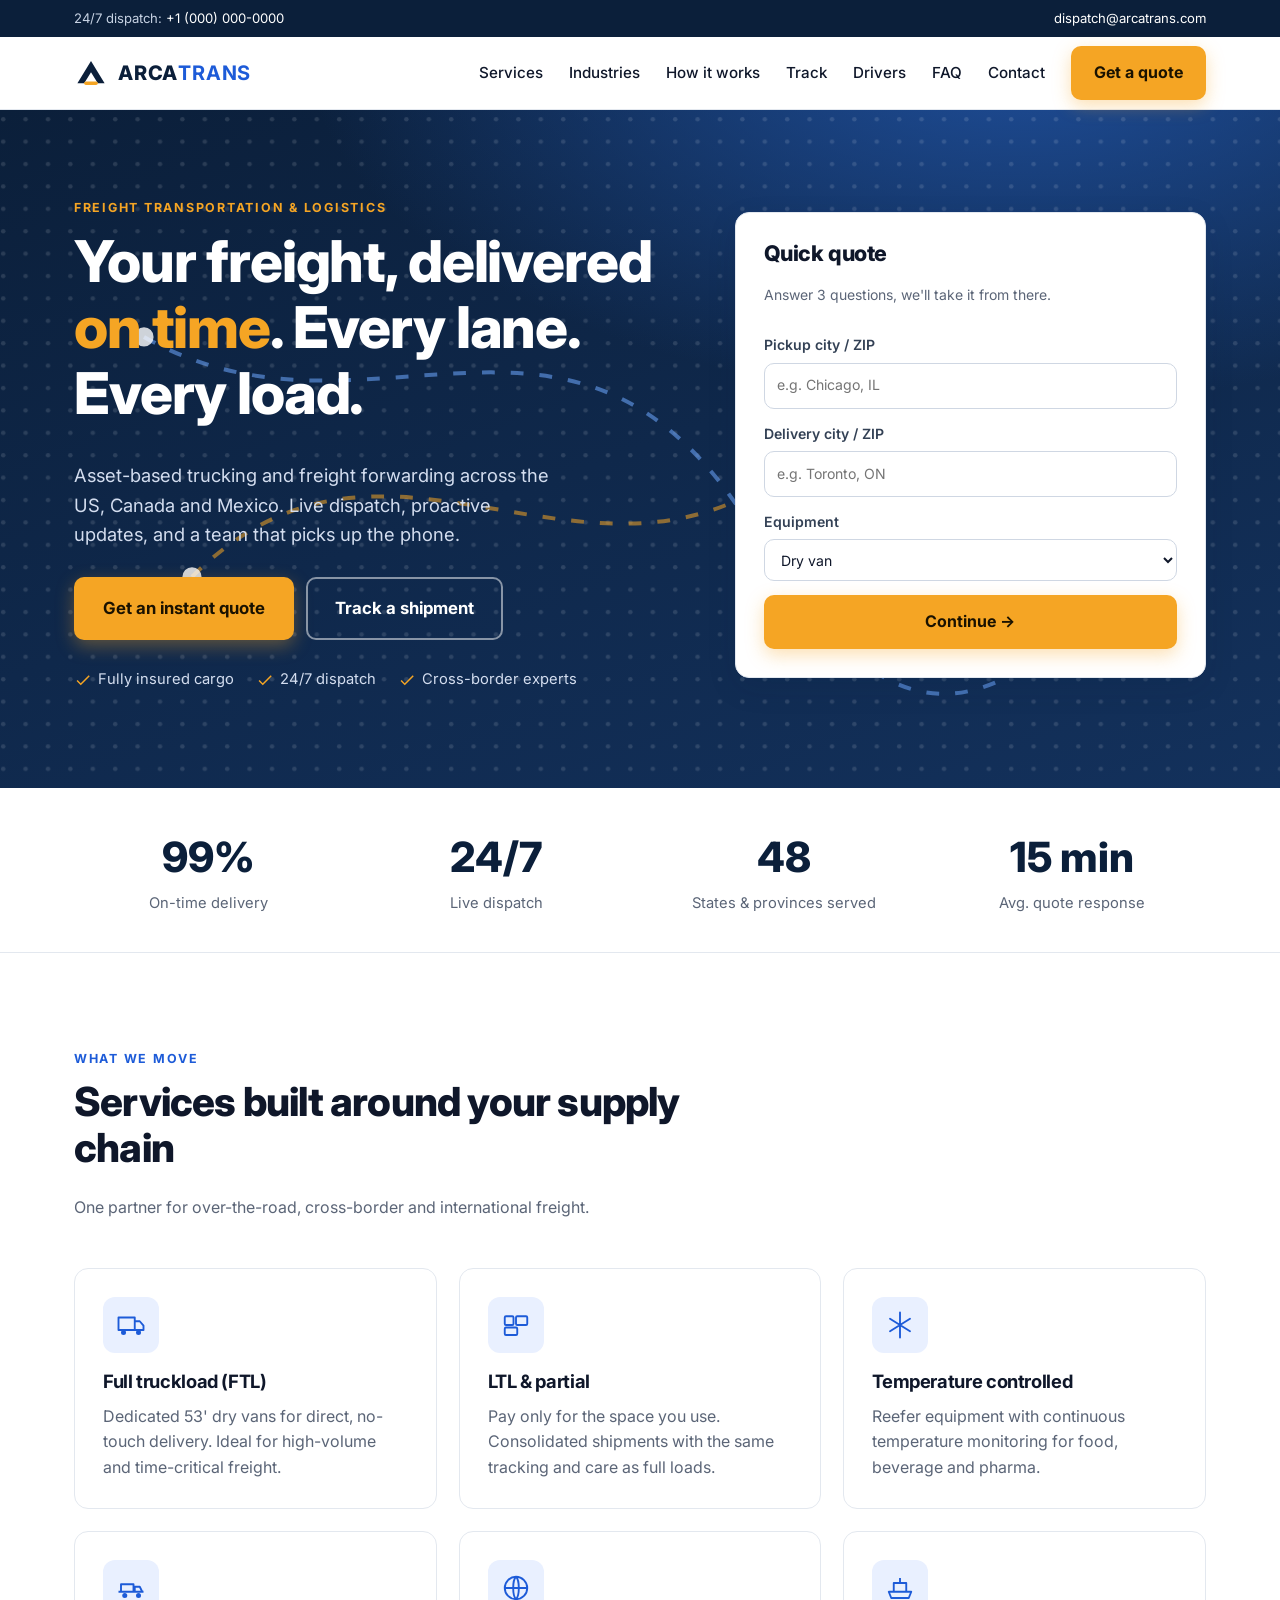
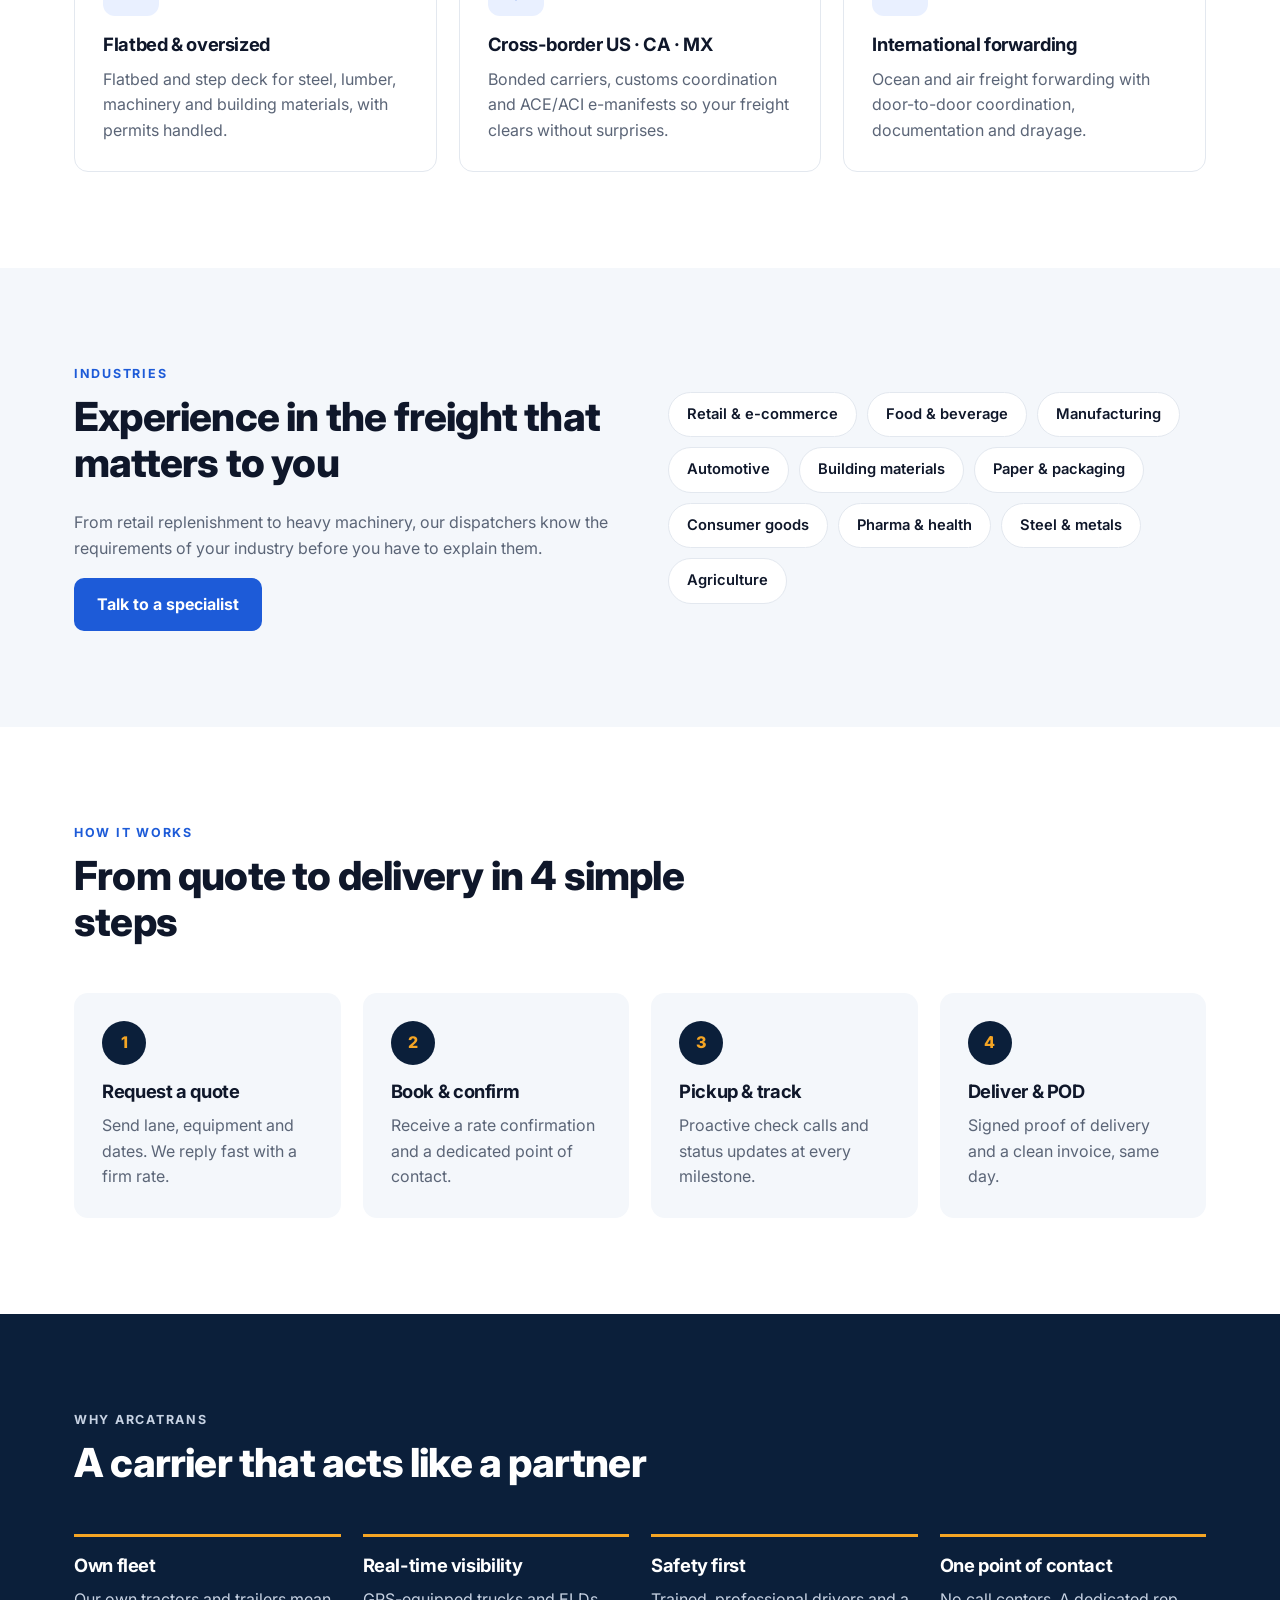
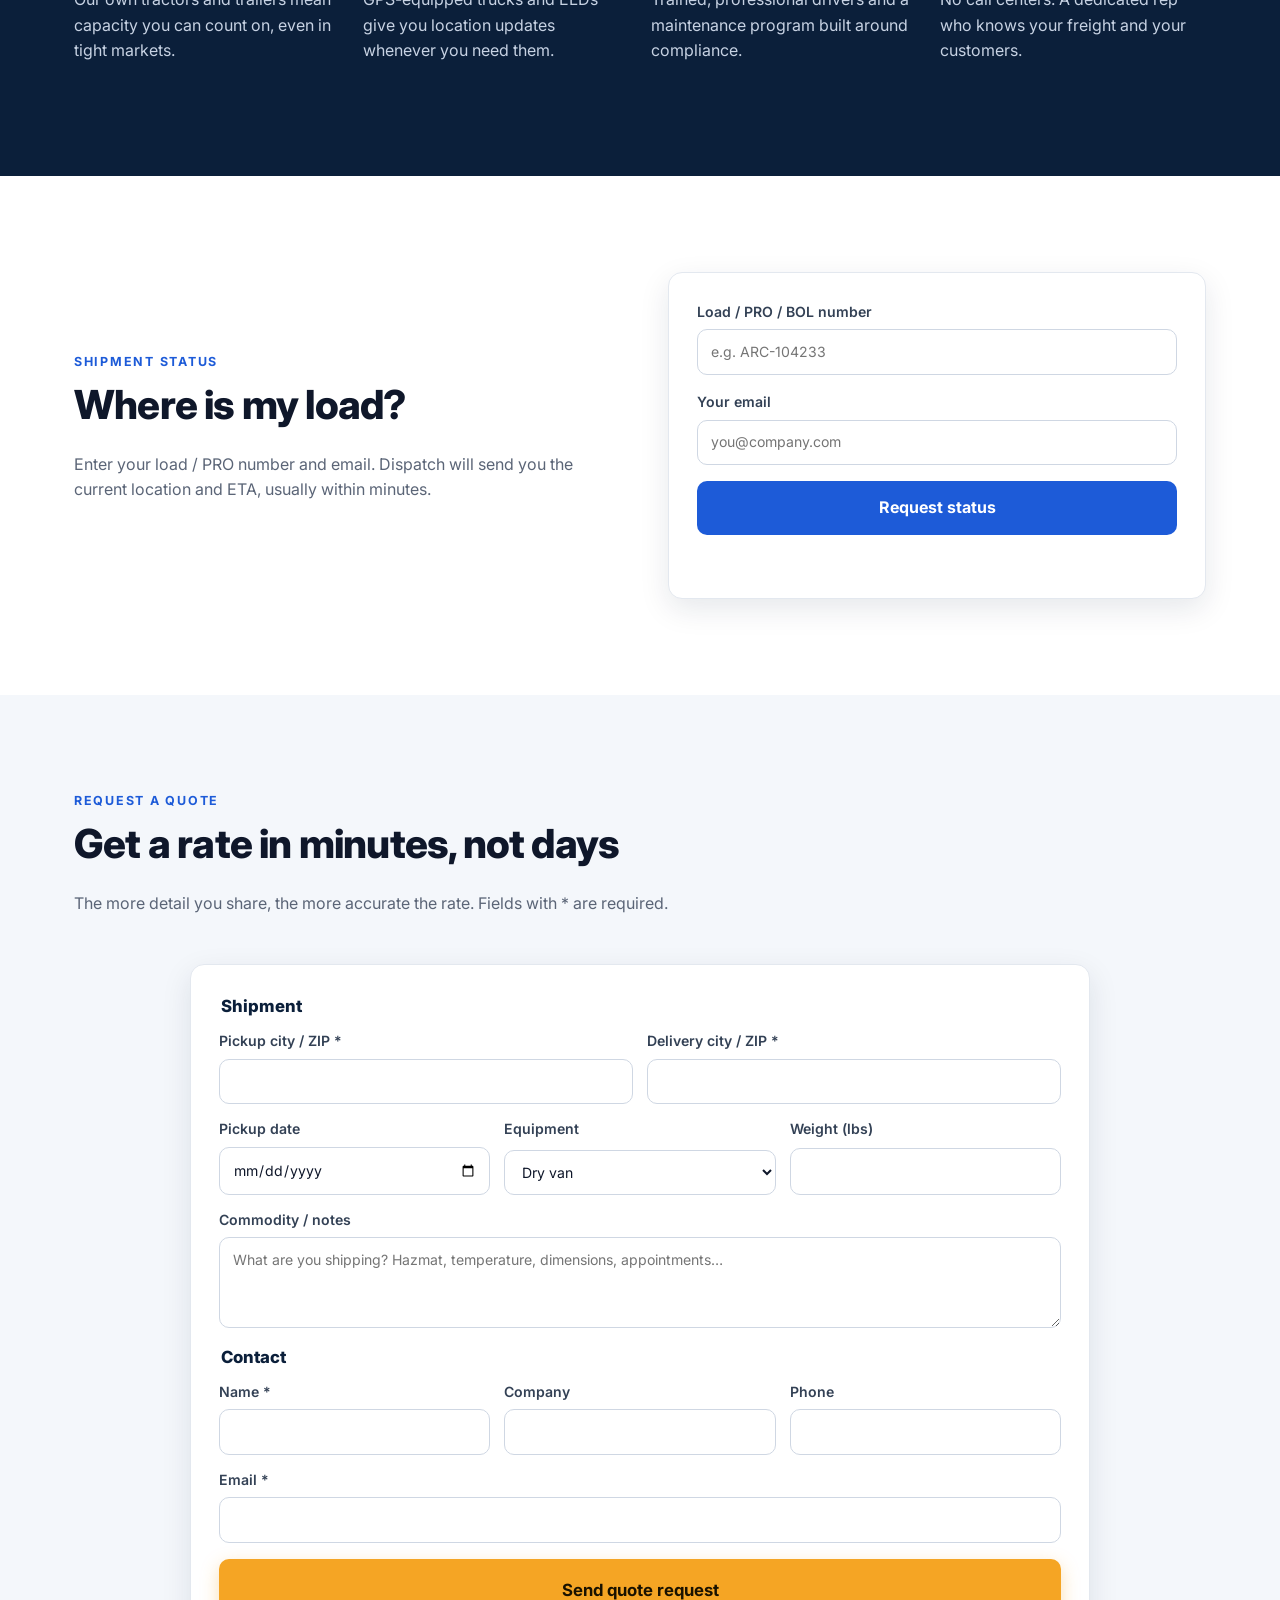
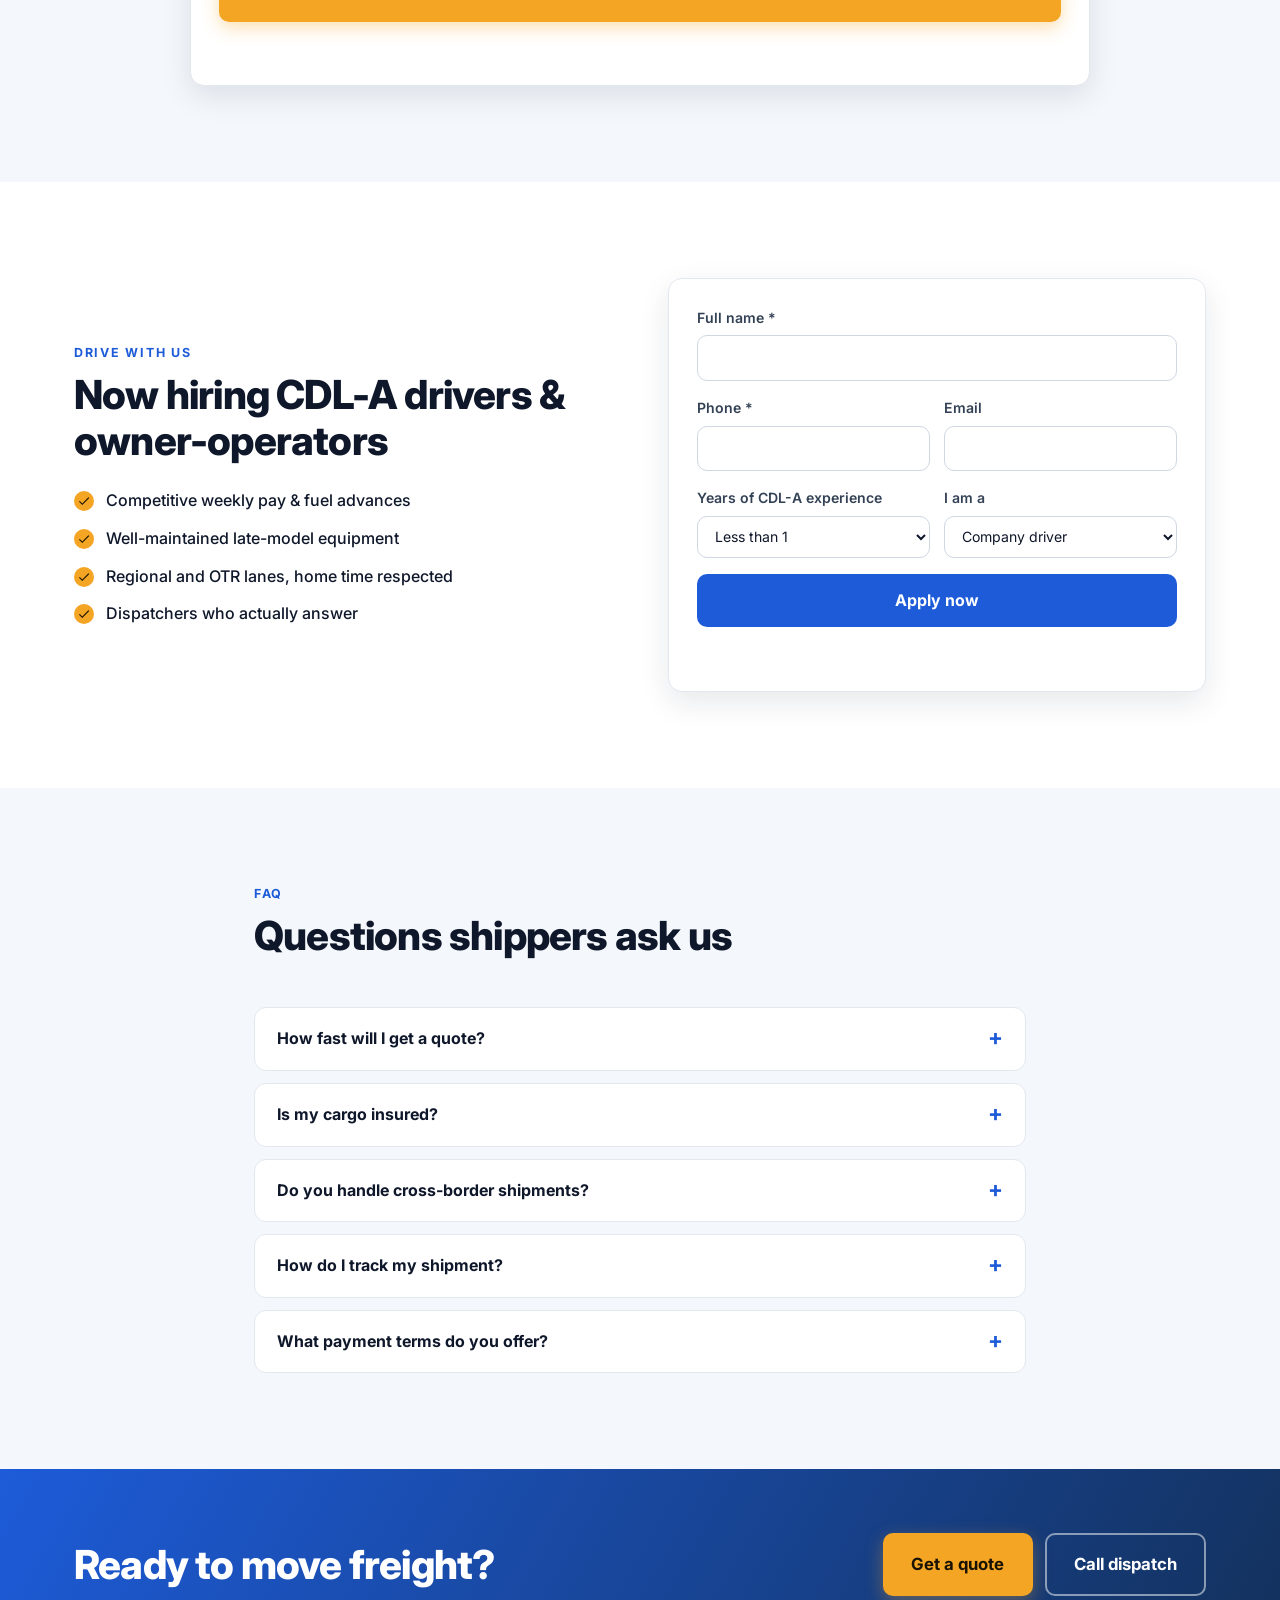
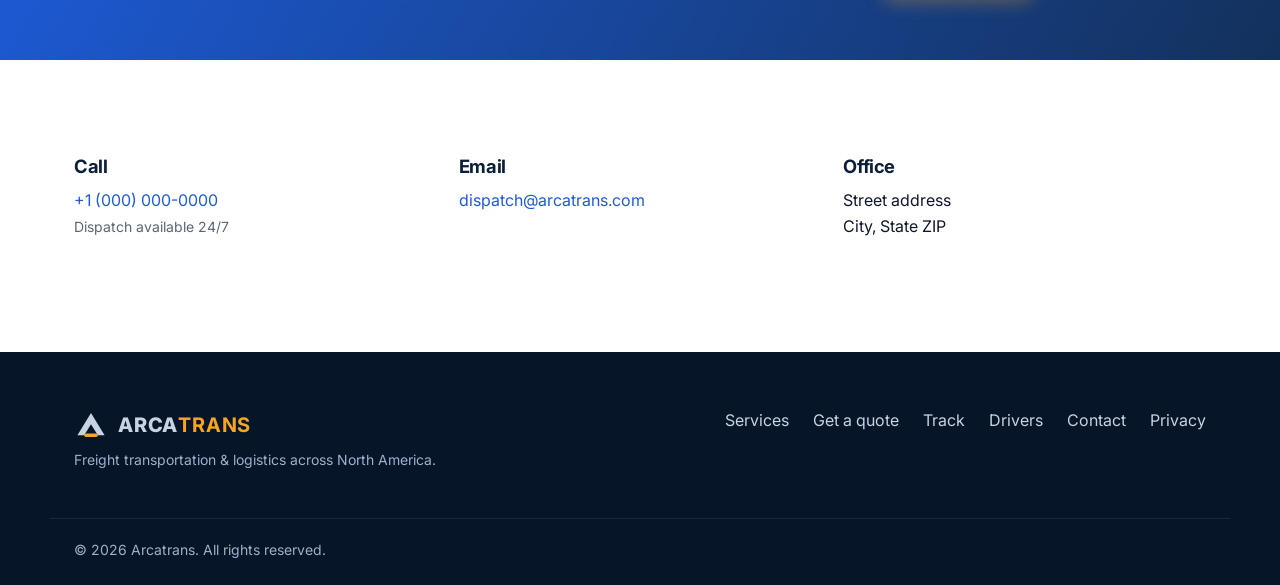
==== index.html @ 67cd9cf1 "Build modern Arcatrans website Responsive single-page site with quick quote, full quote request, shi" ====
<!doctype html>
<html lang="en" class="no-js">
<head>
  <meta charset="utf-8">
  <meta name="viewport" content="width=device-width, initial-scale=1">
  <title>Arcatrans | Freight Transportation &amp; Logistics Across North America</title>
  <meta name="description" content="Arcatrans moves freight across North America: full truckload, LTL, dry van, reefer, flatbed, cross-border and international forwarding. Get a fast freight quote.">
  <meta name="theme-color" content="#0b1f3a">
  <link rel="canonical" href="https://arcatrans.com/">
  <meta property="og:type" content="website">
  <meta property="og:title" content="Arcatrans | Freight Transportation &amp; Logistics">
  <meta property="og:description" content="Reliable truckload, LTL and cross-border freight with real people answering the phone. Request a quote in under 2 minutes.">
  <meta property="og:url" content="https://arcatrans.com/">
  <meta property="og:image" content="https://arcatrans.com/assets/img/og-image.svg">
  <link rel="icon" href="assets/img/favicon.svg" type="image/svg+xml">
  <link rel="preconnect" href="https://fonts.googleapis.com">
  <link rel="preconnect" href="https://fonts.gstatic.com" crossorigin>
  <link href="https://fonts.googleapis.com/css2?family=Inter:wght@400;500;600;700;800&display=swap" rel="stylesheet">
  <link rel="stylesheet" href="assets/css/styles.css">
  <script type="application/ld+json">
  {
    "@context": "https://schema.org",
    "@type": "Organization",
    "name": "Arcatrans",
    "url": "https://arcatrans.com/",
    "logo": "https://arcatrans.com/assets/img/favicon.svg",
    "contactPoint": { "@type": "ContactPoint", "contactType": "customer service", "telephone": "+1-000-000-0000", "email": "dispatch@arcatrans.com" },
    "areaServed": ["United States", "Canada", "Mexico"],
    "description": "Freight transportation and logistics: FTL, LTL, dry van, reefer, flatbed, cross-border and international forwarding."
  }
  </script>
</head>
<body>
  <a class="skip-link" href="#main">Skip to content</a>

  <div class="topbar">
    <div class="container topbar__inner">
      <span>24/7 dispatch: <a href="tel:+10000000000" data-cfg="phone">+1 (000) 000-0000</a></span>
      <span class="topbar__right">
        <span data-cfg="authority">USDOT # ——— · MC # ———</span>
        <a href="mailto:dispatch@arcatrans.com" data-cfg="email">dispatch@arcatrans.com</a>
      </span>
    </div>
  </div>

  <header class="header" id="top">
    <div class="container header__inner">
      <a href="#top" class="logo" aria-label="Arcatrans home">
        <svg viewBox="0 0 40 40" aria-hidden="true"><path d="M4 32 20 6l16 26h-8l-8-13-8 13z" fill="currentColor"/><path d="M14 32h12" stroke="#f5a524" stroke-width="4" stroke-linecap="round"/></svg>
        <span>ARCA<b>TRANS</b></span>
      </a>
      <nav class="nav" id="nav" aria-label="Main">
        <a href="#services">Services</a>
        <a href="#industries">Industries</a>
        <a href="#how">How it works</a>
        <a href="#track">Track</a>
        <a href="#careers">Drivers</a>
        <a href="#faq">FAQ</a>
        <a href="#contact">Contact</a>
        <a href="#quote" class="btn btn--accent nav__cta">Get a quote</a>
      </nav>
      <button class="nav-toggle" aria-controls="nav" aria-expanded="false" aria-label="Open menu">
        <span></span><span></span><span></span>
      </button>
    </div>
  </header>

  <main id="main">
    <!-- HERO -->
    <section class="hero">
      <div class="hero__bg" aria-hidden="true">
        <svg class="hero__map" viewBox="0 0 800 500" preserveAspectRatio="xMidYMid slice">
          <defs>
            <pattern id="dots" width="14" height="14" patternUnits="userSpaceOnUse"><circle cx="2" cy="2" r="1.4" fill="rgba(255,255,255,.12)"/></pattern>
          </defs>
          <rect width="800" height="500" fill="url(#dots)"/>
          <path class="route" d="M120 330 C 250 200, 380 380, 520 240 S 700 160, 740 120"/>
          <path class="route route--2" d="M90 180 C 230 260, 360 120, 470 300 S 640 380, 720 330"/>
          <circle cx="120" cy="330" r="6" class="node"/><circle cx="520" cy="240" r="6" class="node"/><circle cx="740" cy="120" r="6" class="node"/>
          <circle cx="90" cy="180" r="6" class="node"/><circle cx="470" cy="300" r="6" class="node"/><circle cx="720" cy="330" r="6" class="node"/>
        </svg>
      </div>
      <div class="container hero__inner">
        <div class="hero__copy reveal">
          <p class="eyebrow">Freight transportation &amp; logistics</p>
          <h1>Your freight, delivered <span class="hl">on time</span>. Every lane. Every load.</h1>
          <p class="lead">Asset-based trucking and freight forwarding across the US, Canada and Mexico. Live dispatch, proactive updates, and a team that picks up the phone.</p>
          <div class="hero__ctas">
            <a href="#quote" class="btn btn--accent btn--lg">Get an instant quote</a>
            <a href="#track" class="btn btn--ghost btn--lg">Track a shipment</a>
          </div>
          <ul class="hero__trust">
            <li><svg viewBox="0 0 24 24"><path d="M9 16.2 4.8 12l-1.4 1.4L9 19 21 7l-1.4-1.4z"/></svg> Fully insured cargo</li>
            <li><svg viewBox="0 0 24 24"><path d="M9 16.2 4.8 12l-1.4 1.4L9 19 21 7l-1.4-1.4z"/></svg> 24/7 dispatch</li>
            <li><svg viewBox="0 0 24 24"><path d="M9 16.2 4.8 12l-1.4 1.4L9 19 21 7l-1.4-1.4z"/></svg> Cross-border experts</li>
          </ul>
        </div>

        <!-- Quick quote card -->
        <form class="card quick-quote reveal" id="quick-quote" novalidate>
          <h2 class="card__title">Quick quote</h2>
          <p class="muted small">Answer 3 questions, we'll take it from there.</p>
          <label>Pickup city / ZIP<input name="origin" required placeholder="e.g. Chicago, IL"></label>
          <label>Delivery city / ZIP<input name="destination" required placeholder="e.g. Toronto, ON"></label>
          <label>Equipment
            <select name="equipment">
              <option>Dry van</option><option>Reefer</option><option>Flatbed</option><option>Step deck</option><option>LTL / partial</option><option>Not sure</option>
            </select>
          </label>
          <button class="btn btn--accent btn--block" type="submit">Continue →</button>
        </form>
      </div>
    </section>

    <!-- STATS -->
    <section class="stats" aria-label="Company numbers">
      <div class="container stats__grid">
        <div class="stat"><strong data-count="99" data-suffix="%">0</strong><span>On-time delivery</span></div>
        <div class="stat"><strong data-count="24" data-suffix="/7">0</strong><span>Live dispatch</span></div>
        <div class="stat"><strong data-count="48" data-suffix="">0</strong><span>States &amp; provinces served</span></div>
        <div class="stat"><strong data-count="15" data-suffix=" min">0</strong><span>Avg. quote response</span></div>
      </div>
    </section>

    <!-- SERVICES -->
    <section class="section" id="services">
      <div class="container">
        <header class="section__head reveal">
          <p class="eyebrow">What we move</p>
          <h2>Services built around your supply chain</h2>
          <p class="muted">One partner for over-the-road, cross-border and international freight.</p>
        </header>
        <div class="grid grid--3">
          <article class="service reveal">
            <div class="service__icon"><svg viewBox="0 0 48 48"><path d="M4 12h26v20H4zM30 18h8l6 7v7H30z" fill="none" stroke="currentColor" stroke-width="3" stroke-linejoin="round"/><circle cx="12" cy="36" r="4"/><circle cx="36" cy="36" r="4"/></svg></div>
            <h3>Full truckload (FTL)</h3>
            <p>Dedicated 53' dry vans for direct, no-touch delivery. Ideal for high-volume and time-critical freight.</p>
          </article>
          <article class="service reveal">
            <div class="service__icon"><svg viewBox="0 0 48 48"><rect x="6" y="10" width="14" height="14" rx="2" fill="none" stroke="currentColor" stroke-width="3"/><rect x="24" y="10" width="18" height="14" rx="2" fill="none" stroke="currentColor" stroke-width="3"/><rect x="6" y="28" width="20" height="12" rx="2" fill="none" stroke="currentColor" stroke-width="3"/></svg></div>
            <h3>LTL &amp; partial</h3>
            <p>Pay only for the space you use. Consolidated shipments with the same tracking and care as full loads.</p>
          </article>
          <article class="service reveal">
            <div class="service__icon"><svg viewBox="0 0 48 48"><path d="M24 4v40M8 14l32 20M40 14 8 34" stroke="currentColor" stroke-width="3" stroke-linecap="round"/></svg></div>
            <h3>Temperature controlled</h3>
            <p>Reefer equipment with continuous temperature monitoring for food, beverage and pharma.</p>
          </article>
          <article class="service reveal">
            <div class="service__icon"><svg viewBox="0 0 48 48"><path d="M4 30h40M8 30V18h20v12M30 30v-8h8l4 8" fill="none" stroke="currentColor" stroke-width="3" stroke-linejoin="round"/><circle cx="14" cy="36" r="4"/><circle cx="36" cy="36" r="4"/></svg></div>
            <h3>Flatbed &amp; oversized</h3>
            <p>Flatbed and step deck for steel, lumber, machinery and building materials, with permits handled.</p>
          </article>
          <article class="service reveal">
            <div class="service__icon"><svg viewBox="0 0 48 48"><circle cx="24" cy="24" r="18" fill="none" stroke="currentColor" stroke-width="3"/><path d="M6 24h36M24 6c6 6 6 30 0 36M24 6c-6 6-6 30 0 36" fill="none" stroke="currentColor" stroke-width="3"/></svg></div>
            <h3>Cross-border US · CA · MX</h3>
            <p>Bonded carriers, customs coordination and ACE/ACI e-manifests so your freight clears without surprises.</p>
          </article>
          <article class="service reveal">
            <div class="service__icon"><svg viewBox="0 0 48 48"><path d="M6 30h36l-4 10H10zM14 30V16h20v14M24 8v8" fill="none" stroke="currentColor" stroke-width="3" stroke-linejoin="round"/></svg></div>
            <h3>International forwarding</h3>
            <p>Ocean and air freight forwarding with door-to-door coordination, documentation and drayage.</p>
          </article>
        </div>
      </div>
    </section>

    <!-- INDUSTRIES -->
    <section class="section section--alt" id="industries">
      <div class="container split">
        <div class="reveal">
          <p class="eyebrow">Industries</p>
          <h2>Experience in the freight that matters to you</h2>
          <p class="muted">From retail replenishment to heavy machinery, our dispatchers know the requirements of your industry before you have to explain them.</p>
          <a href="#quote" class="btn btn--primary">Talk to a specialist</a>
        </div>
        <ul class="chips reveal">
          <li>Retail &amp; e-commerce</li><li>Food &amp; beverage</li><li>Manufacturing</li><li>Automotive</li>
          <li>Building materials</li><li>Paper &amp; packaging</li><li>Consumer goods</li><li>Pharma &amp; health</li>
          <li>Steel &amp; metals</li><li>Agriculture</li>
        </ul>
      </div>
    </section>

    <!-- HOW IT WORKS -->
    <section class="section" id="how">
      <div class="container">
        <header class="section__head reveal">
          <p class="eyebrow">How it works</p>
          <h2>From quote to delivery in 4 simple steps</h2>
        </header>
        <ol class="steps">
          <li class="reveal"><span>1</span><h3>Request a quote</h3><p>Send lane, equipment and dates. We reply fast with a firm rate.</p></li>
          <li class="reveal"><span>2</span><h3>Book &amp; confirm</h3><p>Receive a rate confirmation and a dedicated point of contact.</p></li>
          <li class="reveal"><span>3</span><h3>Pickup &amp; track</h3><p>Proactive check calls and status updates at every milestone.</p></li>
          <li class="reveal"><span>4</span><h3>Deliver &amp; POD</h3><p>Signed proof of delivery and a clean invoice, same day.</p></li>
        </ol>
      </div>
    </section>

    <!-- WHY US -->
    <section class="section section--dark">
      <div class="container">
        <header class="section__head reveal">
          <p class="eyebrow eyebrow--light">Why Arcatrans</p>
          <h2>A carrier that acts like a partner</h2>
        </header>
        <div class="grid grid--4">
          <div class="why reveal"><h3>Own fleet</h3><p>Our own tractors and trailers mean capacity you can count on, even in tight markets.</p></div>
          <div class="why reveal"><h3>Real-time visibility</h3><p>GPS-equipped trucks and ELDs give you location updates whenever you need them.</p></div>
          <div class="why reveal"><h3>Safety first</h3><p>Trained, professional drivers and a maintenance program built around compliance.</p></div>
          <div class="why reveal"><h3>One point of contact</h3><p>No call centers. A dedicated rep who knows your freight and your customers.</p></div>
        </div>
      </div>
    </section>

    <!-- TRACK -->
    <section class="section" id="track">
      <div class="container split">
        <div class="reveal">
          <p class="eyebrow">Shipment status</p>
          <h2>Where is my load?</h2>
          <p class="muted">Enter your load / PRO number and email. Dispatch will send you the current location and ETA, usually within minutes.</p>
        </div>
        <form class="card form reveal" data-form="tracking" novalidate>
          <input type="hidden" name="form_type" value="tracking">
          <div class="hp" aria-hidden="true"><label>Website<input name="website" tabindex="-1" autocomplete="off"></label></div>
          <label>Load / PRO / BOL number<input name="load_number" required placeholder="e.g. ARC-104233"></label>
          <label>Your email<input type="email" name="email" required placeholder="you@company.com"></label>
          <button class="btn btn--primary btn--block" type="submit">Request status</button>
          <p class="form__msg" role="status" aria-live="polite"></p>
        </form>
      </div>
    </section>

    <!-- QUOTE -->
    <section class="section section--alt" id="quote">
      <div class="container">
        <header class="section__head reveal">
          <p class="eyebrow">Request a quote</p>
          <h2>Get a rate in minutes, not days</h2>
          <p class="muted">The more detail you share, the more accurate the rate. Fields with * are required.</p>
        </header>
        <form class="card form form--wide reveal" data-form="quote" id="quote-form" novalidate>
          <input type="hidden" name="form_type" value="quote">
          <div class="hp" aria-hidden="true"><label>Website<input name="website" tabindex="-1" autocomplete="off"></label></div>

          <fieldset>
            <legend>Shipment</legend>
            <div class="form__row">
              <label>Pickup city / ZIP *<input name="origin" required></label>
              <label>Delivery city / ZIP *<input name="destination" required></label>
            </div>
            <div class="form__row form__row--3">
              <label>Pickup date<input type="date" name="pickup_date"></label>
              <label>Equipment
                <select name="equipment">
                  <option>Dry van</option><option>Reefer</option><option>Flatbed</option><option>Step deck</option><option>LTL / partial</option><option>Not sure</option>
                </select>
              </label>
              <label>Weight (lbs)<input type="number" min="0" name="weight" inputmode="numeric"></label>
            </div>
            <label>Commodity / notes<textarea name="notes" rows="3" placeholder="What are you shipping? Hazmat, temperature, dimensions, appointments…"></textarea></label>
          </fieldset>

          <fieldset>
            <legend>Contact</legend>
            <div class="form__row form__row--3">
              <label>Name *<input name="name" required autocomplete="name"></label>
              <label>Company<input name="company" autocomplete="organization"></label>
              <label>Phone<input type="tel" name="phone" autocomplete="tel"></label>
            </div>
            <label>Email *<input type="email" name="email" required autocomplete="email"></label>
          </fieldset>

          <button class="btn btn--accent btn--lg" type="submit">Send quote request</button>
          <p class="form__msg" role="status" aria-live="polite"></p>
        </form>
      </div>
    </section>

    <!-- CAREERS -->
    <section class="section" id="careers">
      <div class="container split">
        <div class="reveal">
          <p class="eyebrow">Drive with us</p>
          <h2>Now hiring CDL-A drivers &amp; owner-operators</h2>
          <ul class="checklist">
            <li>Competitive weekly pay &amp; fuel advances</li>
            <li>Well-maintained late-model equipment</li>
            <li>Regional and OTR lanes, home time respected</li>
            <li>Dispatchers who actually answer</li>
          </ul>
        </div>
        <form class="card form reveal" data-form="driver" novalidate>
          <input type="hidden" name="form_type" value="driver">
          <div class="hp" aria-hidden="true"><label>Website<input name="website" tabindex="-1" autocomplete="off"></label></div>
          <label>Full name *<input name="name" required autocomplete="name"></label>
          <div class="form__row">
            <label>Phone *<input type="tel" name="phone" required autocomplete="tel"></label>
            <label>Email<input type="email" name="email" autocomplete="email"></label>
          </div>
          <div class="form__row">
            <label>Years of CDL-A experience
              <select name="experience"><option>Less than 1</option><option>1–2</option><option>3–5</option><option>5+</option></select>
            </label>
            <label>I am a
              <select name="driver_type"><option>Company driver</option><option>Owner-operator</option></select>
            </label>
          </div>
          <button class="btn btn--primary btn--block" type="submit">Apply now</button>
          <p class="form__msg" role="status" aria-live="polite"></p>
        </form>
      </div>
    </section>

    <!-- FAQ -->
    <section class="section section--alt" id="faq">
      <div class="container container--narrow">
        <header class="section__head reveal">
          <p class="eyebrow">FAQ</p>
          <h2>Questions shippers ask us</h2>
        </header>
        <div class="faq">
          <details class="reveal"><summary>How fast will I get a quote?</summary><p>Most quote requests receive a firm rate within 15 minutes during business hours. Urgent? Call dispatch 24/7.</p></details>
          <details class="reveal"><summary>Is my cargo insured?</summary><p>Yes. Every load moves under our cargo and liability insurance. Certificates of insurance are available on request.</p></details>
          <details class="reveal"><summary>Do you handle cross-border shipments?</summary><p>Yes. We move freight between the US, Canada and Mexico and coordinate with your customs broker on ACE/ACI e-manifests.</p></details>
          <details class="reveal"><summary>How do I track my shipment?</summary><p>Use the tracking form above, or contact your dedicated rep. We also send proactive updates at pickup, in transit and delivery.</p></details>
          <details class="reveal"><summary>What payment terms do you offer?</summary><p>Established shippers can qualify for net terms after a quick credit review. Contact us to set up an account.</p></details>
        </div>
      </div>
    </section>

    <!-- CTA BAND -->
    <section class="cta-band">
      <div class="container cta-band__inner">
        <h2>Ready to move freight?</h2>
        <div class="hero__ctas">
          <a href="#quote" class="btn btn--accent btn--lg">Get a quote</a>
          <a href="tel:+10000000000" data-cfg="phone-btn" class="btn btn--ghost btn--lg">Call dispatch</a>
        </div>
      </div>
    </section>

    <!-- CONTACT -->
    <section class="section" id="contact">
      <div class="container grid grid--3 contact">
        <div class="reveal">
          <h3>Call</h3>
          <p><a href="tel:+10000000000" data-cfg="phone">+1 (000) 000-0000</a><br><span class="muted small">Dispatch available 24/7</span></p>
        </div>
        <div class="reveal">
          <h3>Email</h3>
          <p><a href="mailto:dispatch@arcatrans.com" data-cfg="email">dispatch@arcatrans.com</a></p>
        </div>
        <div class="reveal">
          <h3>Office</h3>
          <p data-cfg="address">Street address<br>City, State ZIP</p>
        </div>
      </div>
    </section>
  </main>

  <footer class="footer">
    <div class="container footer__inner">
      <div>
        <a href="#top" class="logo logo--light">
          <svg viewBox="0 0 40 40" aria-hidden="true"><path d="M4 32 20 6l16 26h-8l-8-13-8 13z" fill="currentColor"/><path d="M14 32h12" stroke="#f5a524" stroke-width="4" stroke-linecap="round"/></svg>
          <span>ARCA<b>TRANS</b></span>
        </a>
        <p class="small">Freight transportation &amp; logistics across North America.</p>
        <p class="small" data-cfg="authority">USDOT # ——— · MC # ———</p>
      </div>
      <nav class="footer__nav" aria-label="Footer">
        <a href="#services">Services</a><a href="#quote">Get a quote</a><a href="#track">Track</a><a href="#careers">Drivers</a><a href="#contact">Contact</a><a href="privacy.html">Privacy</a>
      </nav>
    </div>
    <div class="container footer__legal small">© <span id="year"></span> Arcatrans. All rights reserved.</div>
  </footer>

  <a href="#quote" class="sticky-cta btn btn--accent">Get a quote</a>

  <script src="assets/js/config.js"></script>
  <script src="assets/js/main.js"></script>
</body>
</html>
---- assets/css/styles.css ----
/* Arcatrans — modern logistics site */
:root {
  --navy: #0b1f3a;
  --navy-2: #13315c;
  --blue: #1d5bd8;
  --accent: #f5a524;
  --accent-ink: #1a1200;
  --ink: #0f172a;
  --muted: #5b6577;
  --line: #e3e8ef;
  --bg: #ffffff;
  --bg-alt: #f4f7fb;
  --radius: 14px;
  --shadow: 0 10px 30px rgba(11, 31, 58, .10);
  --container: 1180px;
}

*, *::before, *::after { box-sizing: border-box; }
html { scroll-behavior: smooth; scroll-padding-top: 84px; }
body {
  margin: 0;
  font-family: "Inter", system-ui, -apple-system, "Segoe UI", Roboto, sans-serif;
  color: var(--ink);
  background: var(--bg);
  line-height: 1.6;
  -webkit-font-smoothing: antialiased;
}
img, svg { max-width: 100%; display: block; }
a { color: var(--blue); text-decoration: none; }
a:hover { text-decoration: underline; }
h1, h2, h3 { line-height: 1.15; margin: 0 0 .6em; letter-spacing: -.02em; }
h1 { font-size: clamp(2.2rem, 5vw, 3.6rem); font-weight: 800; }
h2 { font-size: clamp(1.7rem, 3.2vw, 2.5rem); font-weight: 800; }
h3 { font-size: 1.15rem; font-weight: 700; }
p { margin: 0 0 1em; }

.container { width: 100%; max-width: var(--container); margin: 0 auto; padding: 0 16px; }
@media (min-width: 640px) { .container { padding: 0 24px; } }
.container--narrow { max-width: 820px; }
.muted { color: var(--muted); }
.small { font-size: .875rem; }

.skip-link { position: absolute; left: -9999px; top: 0; background: var(--accent); color: var(--accent-ink); padding: 8px 14px; z-index: 100; }
.skip-link:focus { left: 8px; top: 8px; }
:focus-visible { outline: 3px solid var(--accent); outline-offset: 2px; }

/* Buttons */
.btn {
  display: inline-flex; align-items: center; justify-content: center; gap: .5em;
  padding: .75em 1.3em; border-radius: 10px; border: 2px solid transparent;
  font: inherit; font-weight: 700; cursor: pointer; text-decoration: none !important;
  transition: transform .15s ease, background .2s, box-shadow .2s;
}
.btn:hover { transform: translateY(-1px); }
.btn--lg { padding: .95em 1.6em; font-size: 1.05rem; }
.btn--block { width: 100%; }
.btn--accent { background: var(--accent); color: var(--accent-ink); box-shadow: 0 6px 18px rgba(245,165,36,.35); }
.btn--accent:hover { background: #ffb53d; }
.btn--primary { background: var(--blue); color: #fff; }
.btn--primary:hover { background: #174bb5; }
.btn--ghost { border-color: rgba(255,255,255,.5); color: #fff; }
.btn--ghost:hover { background: rgba(255,255,255,.1); }
.btn[disabled] { opacity: .6; cursor: progress; transform: none; }

/* Top bar & header */
.topbar { background: var(--navy); color: #c7d2e3; font-size: .82rem; }
.topbar a { color: #fff; }
.topbar__inner { display: flex; justify-content: space-between; gap: 16px; padding-top: 8px; padding-bottom: 8px; flex-wrap: wrap; }
.topbar__right { display: flex; gap: 18px; flex-wrap: wrap; }
@media (max-width: 640px) { .topbar__right { display: none; } }

.header { position: sticky; top: 0; z-index: 50; background: rgba(255,255,255,.92); backdrop-filter: saturate(160%) blur(10px); border-bottom: 1px solid var(--line); transition: box-shadow .2s; }
.header.is-scrolled { box-shadow: 0 4px 20px rgba(11,31,58,.08); }
.header__inner { display: flex; align-items: center; justify-content: space-between; height: 72px; }
.logo { display: inline-flex; align-items: center; gap: 10px; color: var(--navy); font-weight: 800; font-size: 1.25rem; letter-spacing: .04em; text-decoration: none !important; }
.logo svg { width: 34px; height: 34px; }
.logo b { color: var(--blue); }
.logo--light { color: #fff; }
.logo--light b { color: var(--accent); }

.nav { display: flex; align-items: center; gap: 26px; }
.nav a:not(.btn) { color: var(--ink); font-weight: 500; font-size: .95rem; }
.nav a:not(.btn):hover { color: var(--blue); text-decoration: none; }
.nav-toggle { display: none; background: none; border: 0; padding: 10px; cursor: pointer; }
.nav-toggle span { display: block; width: 24px; height: 2px; background: var(--navy); margin: 5px 0; transition: .25s; }

@media (max-width: 980px) {
  .nav-toggle { display: block; }
  .nav {
    position: fixed; inset: 72px 0 auto 0; flex-direction: column; align-items: stretch; gap: 0;
    background: #fff; padding: 8px 16px 20px; border-bottom: 1px solid var(--line); box-shadow: var(--shadow);
    transform: translateY(-120%); visibility: hidden; transition: transform .25s ease, visibility .25s;
  }
  .nav.is-open { transform: none; visibility: visible; }
  .nav a:not(.btn) { padding: 14px 4px; border-bottom: 1px solid var(--line); }
  .nav__cta { margin-top: 14px; }
  .nav-toggle[aria-expanded="true"] span:nth-child(1) { transform: translateY(7px) rotate(45deg); }
  .nav-toggle[aria-expanded="true"] span:nth-child(2) { opacity: 0; }
  .nav-toggle[aria-expanded="true"] span:nth-child(3) { transform: translateY(-7px) rotate(-45deg); }
}

/* Hero */
.hero { position: relative; overflow: hidden; color: #fff; background: radial-gradient(1200px 600px at 80% -10%, #1f4f9c 0%, transparent 60%), linear-gradient(160deg, var(--navy) 0%, var(--navy-2) 100%); }
.hero__bg { position: absolute; inset: 0; }
.hero__map { width: 100%; height: 100%; }
.route { fill: none; stroke: var(--accent); stroke-width: 2.5; stroke-dasharray: 8 10; opacity: .55; animation: dash 30s linear infinite; }
.route--2 { stroke: #6ea8ff; animation-duration: 40s; }
.node { fill: #fff; opacity: .8; }
@keyframes dash { to { stroke-dashoffset: -600; } }
.hero__inner { position: relative; display: grid; grid-template-columns: 1.3fr 1fr; gap: 48px; align-items: center; padding-top: 88px; padding-bottom: 96px; }
.hero .lead { font-size: 1.15rem; color: #d3ddef; max-width: 40ch; }
.hl { color: var(--accent); }
.eyebrow { text-transform: uppercase; letter-spacing: .14em; font-size: .78rem; font-weight: 700; color: var(--blue); margin-bottom: .8em; }
.hero .eyebrow, .eyebrow--light { color: var(--accent); }
.hero__ctas { display: flex; flex-wrap: wrap; gap: 12px; margin: 28px 0; }
.hero__trust { list-style: none; padding: 0; margin: 0; display: flex; flex-wrap: wrap; gap: 10px 22px; color: #d3ddef; font-size: .92rem; }
.hero__trust li { display: flex; align-items: center; gap: 6px; }
.hero__trust svg { width: 18px; height: 18px; fill: var(--accent); }
@media (max-width: 900px) { .hero__inner { grid-template-columns: 1fr; padding-top: 56px; padding-bottom: 64px; } }

/* Cards & forms */
.card { background: #fff; color: var(--ink); border-radius: var(--radius); box-shadow: var(--shadow); padding: 28px; border: 1px solid var(--line); }
.card__title { font-size: 1.35rem; margin-bottom: .2em; }
.quick-quote { display: grid; gap: 14px; }
.form { display: grid; gap: 16px; }
.form--wide { max-width: 900px; margin: 0 auto; }
fieldset { border: 0; padding: 0; margin: 0; display: grid; gap: 14px; }
legend { font-weight: 800; font-size: 1.05rem; margin-bottom: 10px; color: var(--navy); }
label { display: grid; gap: 6px; font-size: .88rem; font-weight: 600; color: #334155; }
input, select, textarea {
  font: inherit; font-weight: 400; color: var(--ink); width: 100%;
  padding: .75em .9em; border: 1.5px solid #cfd7e3; border-radius: 10px; background: #fff;
  transition: border-color .15s, box-shadow .15s;
}
input:focus, select:focus, textarea:focus { outline: none; border-color: var(--blue); box-shadow: 0 0 0 4px rgba(29,91,216,.15); }
input.is-invalid, textarea.is-invalid { border-color: #d93636; box-shadow: 0 0 0 4px rgba(217,54,54,.12); }
.form__row { display: grid; grid-template-columns: 1fr 1fr; gap: 14px; }
.form__row--3 { grid-template-columns: repeat(3, 1fr); }
@media (max-width: 700px) { .form__row, .form__row--3 { grid-template-columns: 1fr; } }
.form__msg { margin: 0; font-weight: 600; min-height: 1.2em; }
.form__msg.is-ok { color: #12805c; }
.form__msg.is-err { color: #c62828; }
.hp { position: absolute; left: -10000px; width: 1px; height: 1px; overflow: hidden; }

/* Stats */
.stats { background: #fff; border-bottom: 1px solid var(--line); }
.stats__grid { display: grid; grid-template-columns: repeat(4, 1fr); text-align: center; padding-top: 36px; padding-bottom: 36px; gap: 20px; }
.stat strong { display: block; font-size: clamp(1.8rem, 3.5vw, 2.6rem); font-weight: 800; color: var(--navy); }
.stat span { color: var(--muted); font-size: .92rem; }
@media (max-width: 700px) { .stats__grid { grid-template-columns: repeat(2, 1fr); } }

/* Sections */
.section { padding: 96px 0; }
.section--alt { background: var(--bg-alt); }
.section--dark { background: var(--navy); color: #fff; }
.section--dark p { color: #c7d2e3; }
.section__head { max-width: 680px; margin-bottom: 48px; }
@media (max-width: 700px) { .section { padding: 64px 0; } }

.grid { display: grid; gap: 22px; }
.grid--3 { grid-template-columns: repeat(3, 1fr); }
.grid--4 { grid-template-columns: repeat(4, 1fr); }
@media (max-width: 980px) { .grid--3, .grid--4 { grid-template-columns: repeat(2, 1fr); } }
@media (max-width: 640px) { .grid--3, .grid--4 { grid-template-columns: 1fr; } }

.split { display: grid; grid-template-columns: 1fr 1fr; gap: 56px; align-items: center; }
@media (max-width: 900px) { .split { grid-template-columns: 1fr; gap: 32px; } }

.service { background: #fff; border: 1px solid var(--line); border-radius: var(--radius); padding: 28px; transition: transform .2s, box-shadow .2s, border-color .2s; }
.service:hover { transform: translateY(-4px); box-shadow: var(--shadow); border-color: transparent; }
.service p { color: var(--muted); margin: 0; }
.service__icon { width: 56px; height: 56px; border-radius: 12px; display: grid; place-items: center; background: #e9f0ff; color: var(--blue); margin-bottom: 18px; }
.service__icon svg { width: 30px; height: 30px; fill: currentColor; }

.chips { list-style: none; padding: 0; margin: 0; display: flex; flex-wrap: wrap; gap: 10px; }
.chips li { background: #fff; border: 1px solid var(--line); border-radius: 999px; padding: 10px 18px; font-weight: 600; font-size: .92rem; }

.steps { list-style: none; padding: 0; margin: 0; display: grid; grid-template-columns: repeat(4, 1fr); gap: 22px; counter-reset: s; }
.steps li { position: relative; padding: 28px; border-radius: var(--radius); background: var(--bg-alt); }
.steps li span { display: grid; place-items: center; width: 44px; height: 44px; border-radius: 50%; background: var(--navy); color: var(--accent); font-weight: 800; margin-bottom: 16px; }
.steps p { color: var(--muted); margin: 0; }
@media (max-width: 980px) { .steps { grid-template-columns: repeat(2, 1fr); } }
@media (max-width: 560px) { .steps { grid-template-columns: 1fr; } }

.why { border-top: 3px solid var(--accent); padding-top: 18px; }

.checklist { list-style: none; padding: 0; margin: 0; display: grid; gap: 12px; }
.checklist li { padding-left: 32px; position: relative; font-weight: 500; }
.checklist li::before { content: ""; position: absolute; left: 0; top: 3px; width: 20px; height: 20px; border-radius: 50%; background: var(--accent) url("data:image/svg+xml,%3Csvg xmlns='http://www.w3.org/2000/svg' viewBox='0 0 24 24'%3E%3Cpath d='M9 16.2 4.8 12l-1.4 1.4L9 19 21 7l-1.4-1.4z' fill='%231a1200'/%3E%3C/svg%3E") center/14px no-repeat; }

.faq { display: grid; gap: 12px; }
.faq details { background: #fff; border: 1px solid var(--line); border-radius: 12px; padding: 0 22px; }
.faq summary { cursor: pointer; font-weight: 700; padding: 18px 0; list-style: none; display: flex; justify-content: space-between; gap: 16px; }
.faq summary::-webkit-details-marker { display: none; }
.faq summary::after { content: "+"; font-size: 1.4rem; line-height: 1; color: var(--blue); transition: transform .2s; }
.faq details[open] summary::after { transform: rotate(45deg); }
.faq details p { color: var(--muted); }

.cta-band { background: linear-gradient(120deg, var(--blue), var(--navy-2)); color: #fff; padding: 64px 0; }
.cta-band__inner { display: flex; align-items: center; justify-content: space-between; gap: 24px; flex-wrap: wrap; }
.cta-band h2 { margin: 0; }
.cta-band .hero__ctas { margin: 0; }

.contact h3 { color: var(--navy); }

.footer { background: #071528; color: #9fb0c8; padding: 56px 0 24px; }
.footer a { color: #c7d2e3; }
.footer__inner { display: flex; justify-content: space-between; gap: 32px; flex-wrap: wrap; }
.footer__nav { display: flex; flex-wrap: wrap; gap: 14px 24px; align-items: flex-start; }
.footer__legal { border-top: 1px solid rgba(255,255,255,.08); margin-top: 32px; padding-top: 20px; }

.sticky-cta { position: fixed; right: 16px; bottom: 16px; z-index: 40; display: none; }
@media (max-width: 700px) { .sticky-cta.is-visible { display: inline-flex; } }

/* Reveal on scroll */
.reveal { opacity: 0; transform: translateY(16px); transition: opacity .6s ease, transform .6s ease; }
.reveal.is-in { opacity: 1; transform: none; }
.no-js .reveal { opacity: 1; transform: none; }

@media (prefers-reduced-motion: reduce) {
  html { scroll-behavior: auto; }
  .reveal { opacity: 1; transform: none; transition: none; }
  .route { animation: none; }
  .btn, .service { transition: none; }
}

/* Simple legal page */
.legal { padding: 64px 0 96px; }
.legal h1 { font-size: 2.2rem; }
.legal h2 { font-size: 1.3rem; margin-top: 1.6em; }
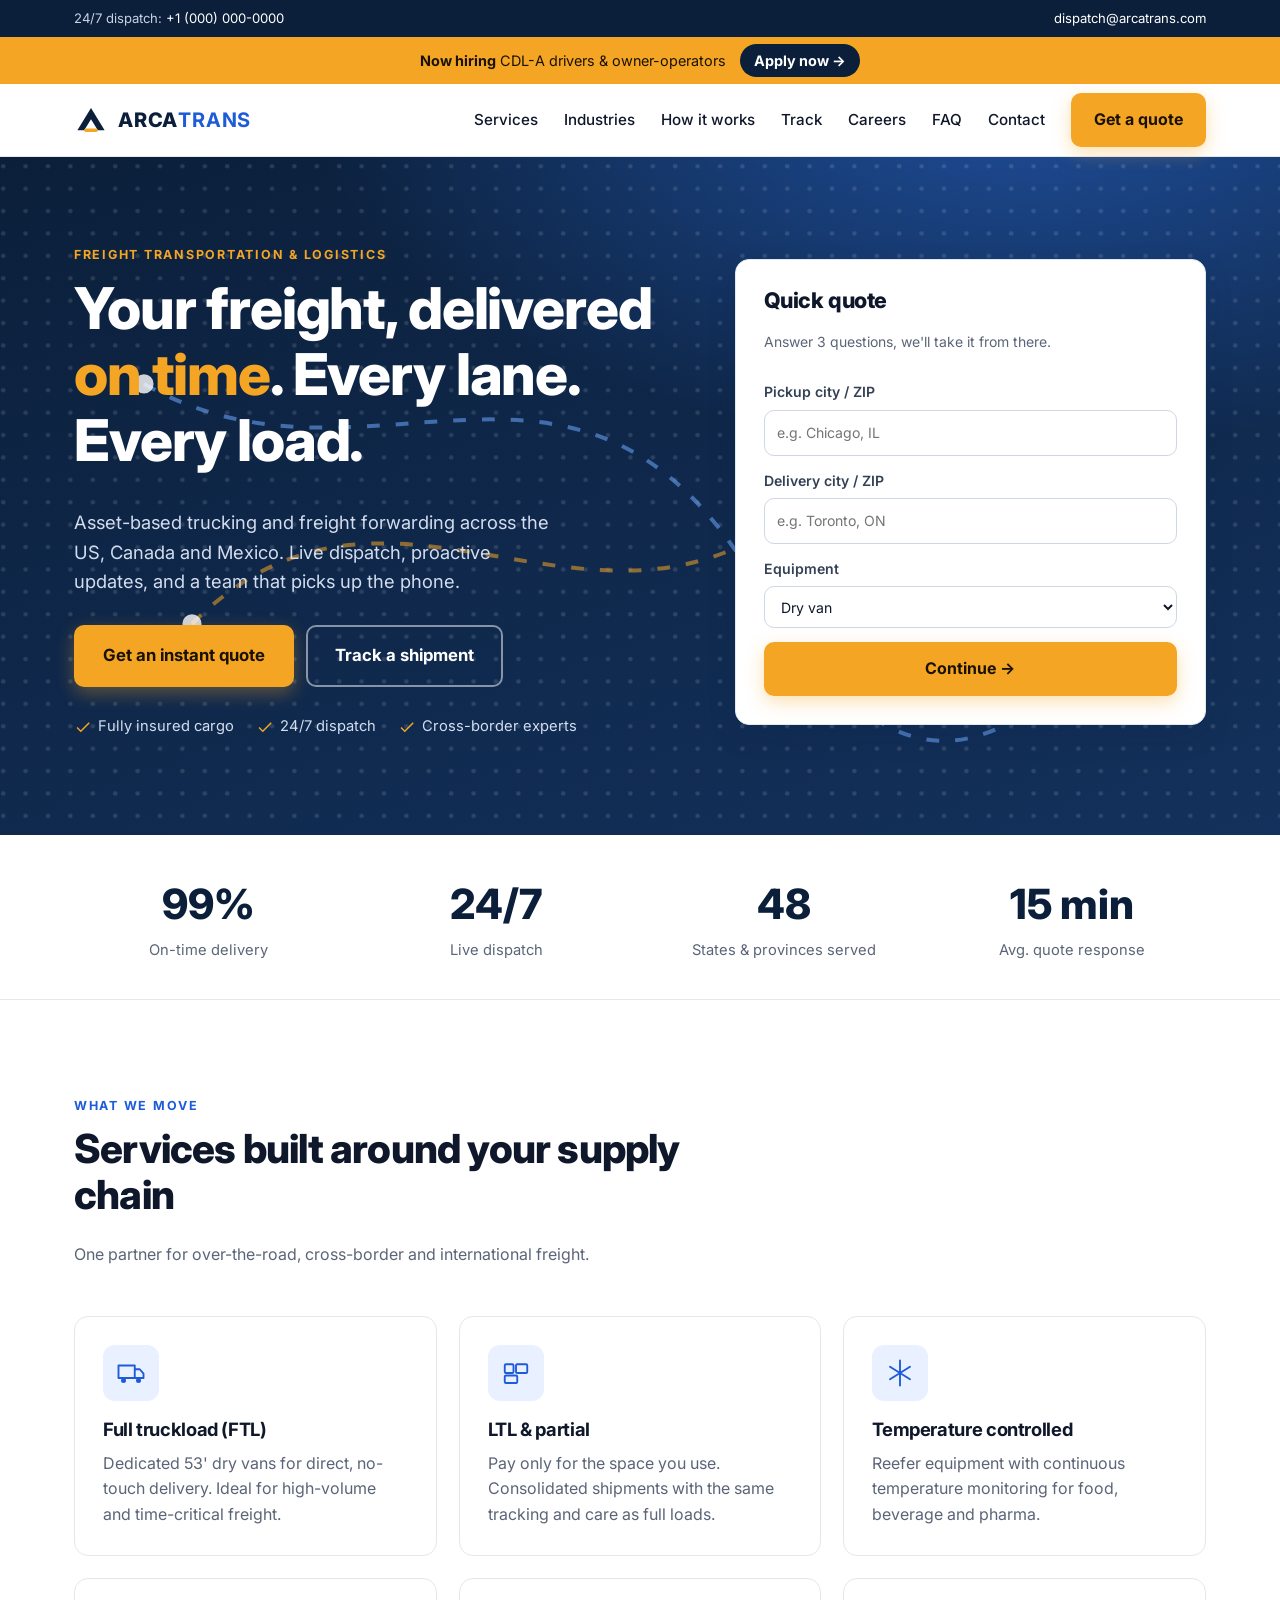
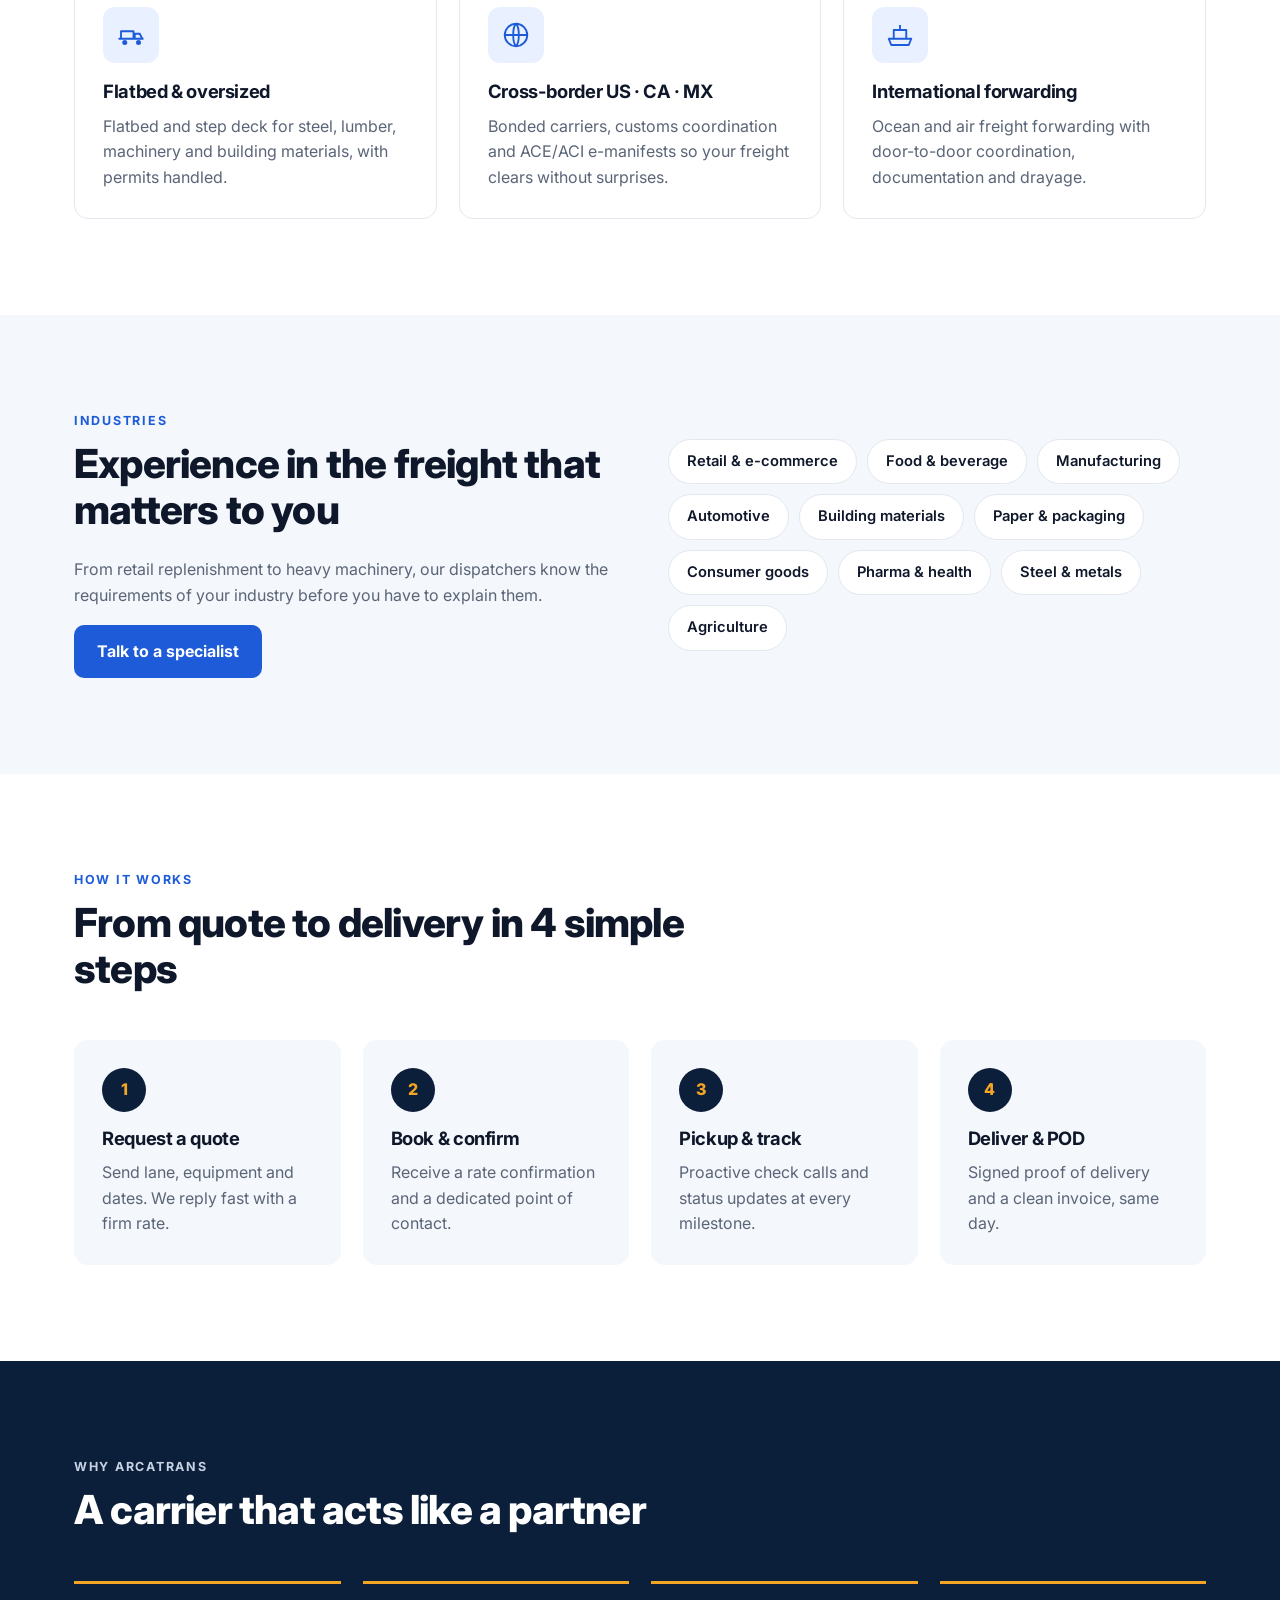
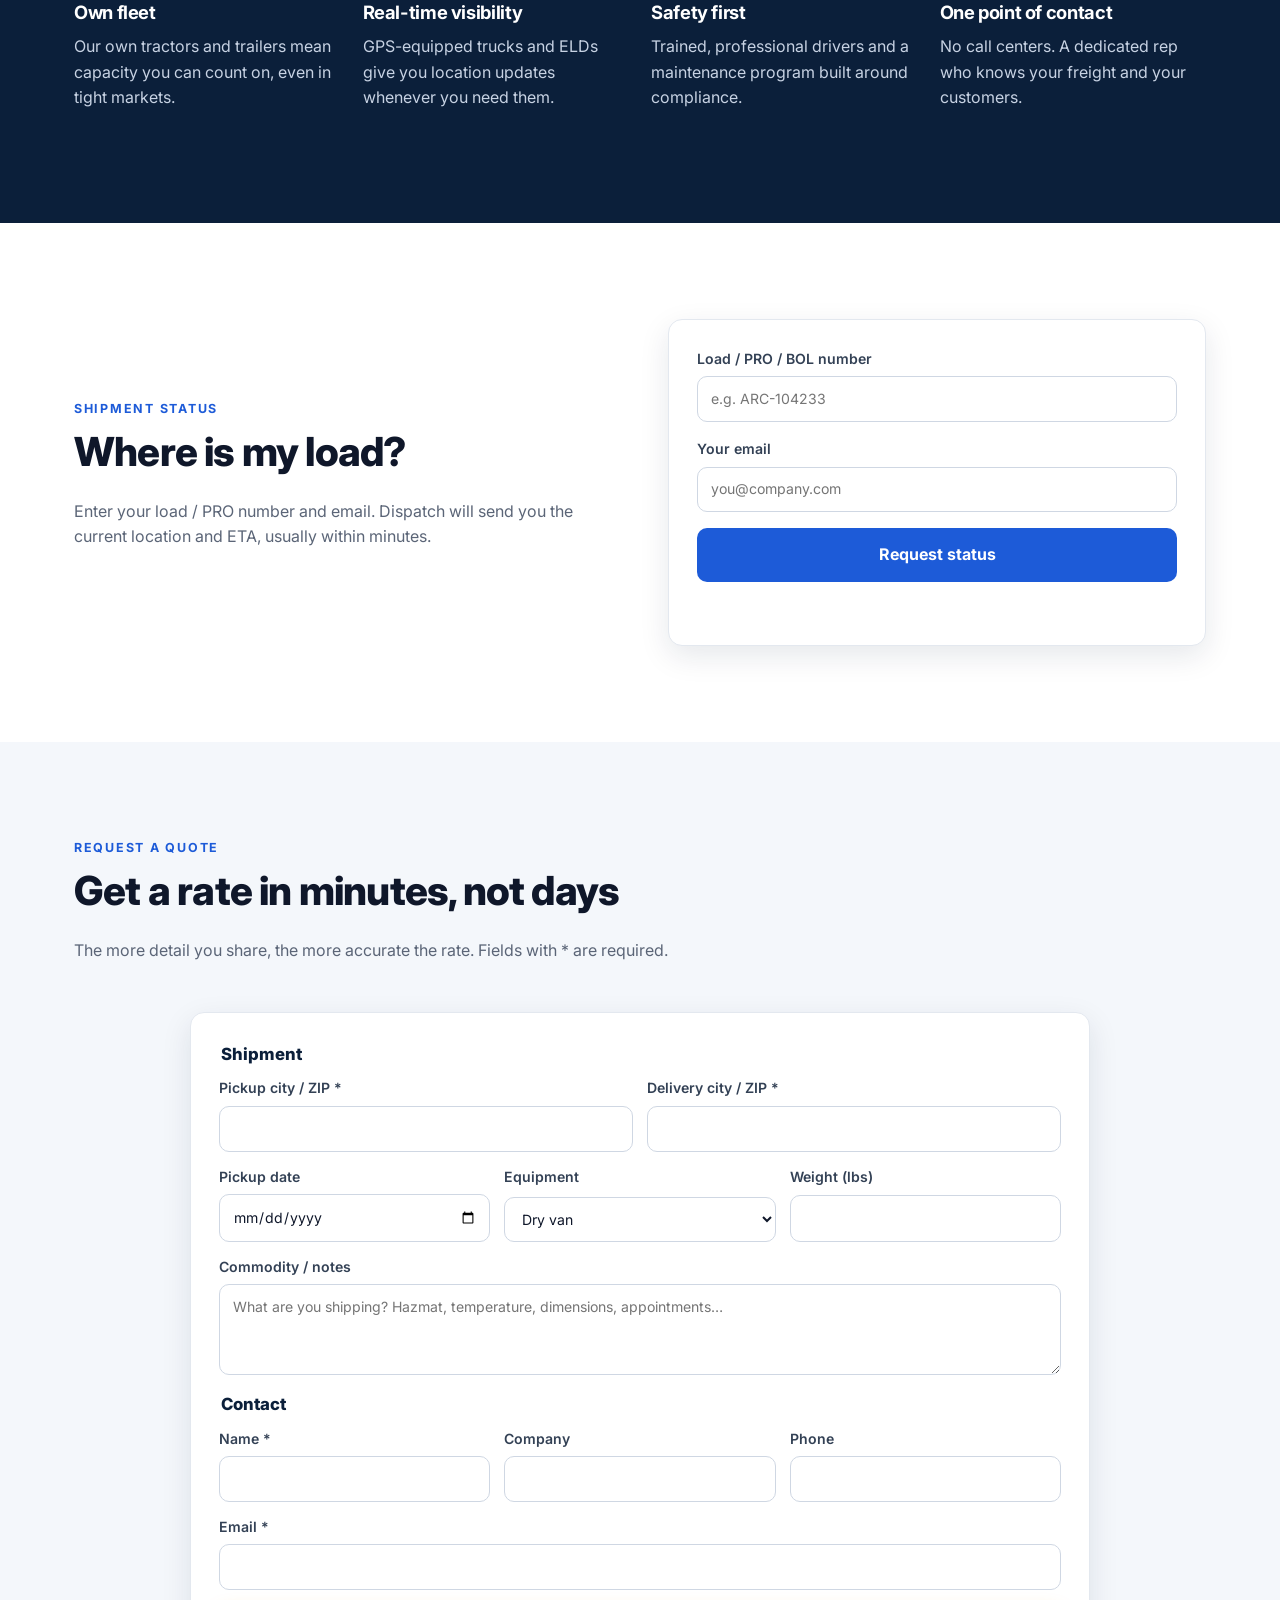
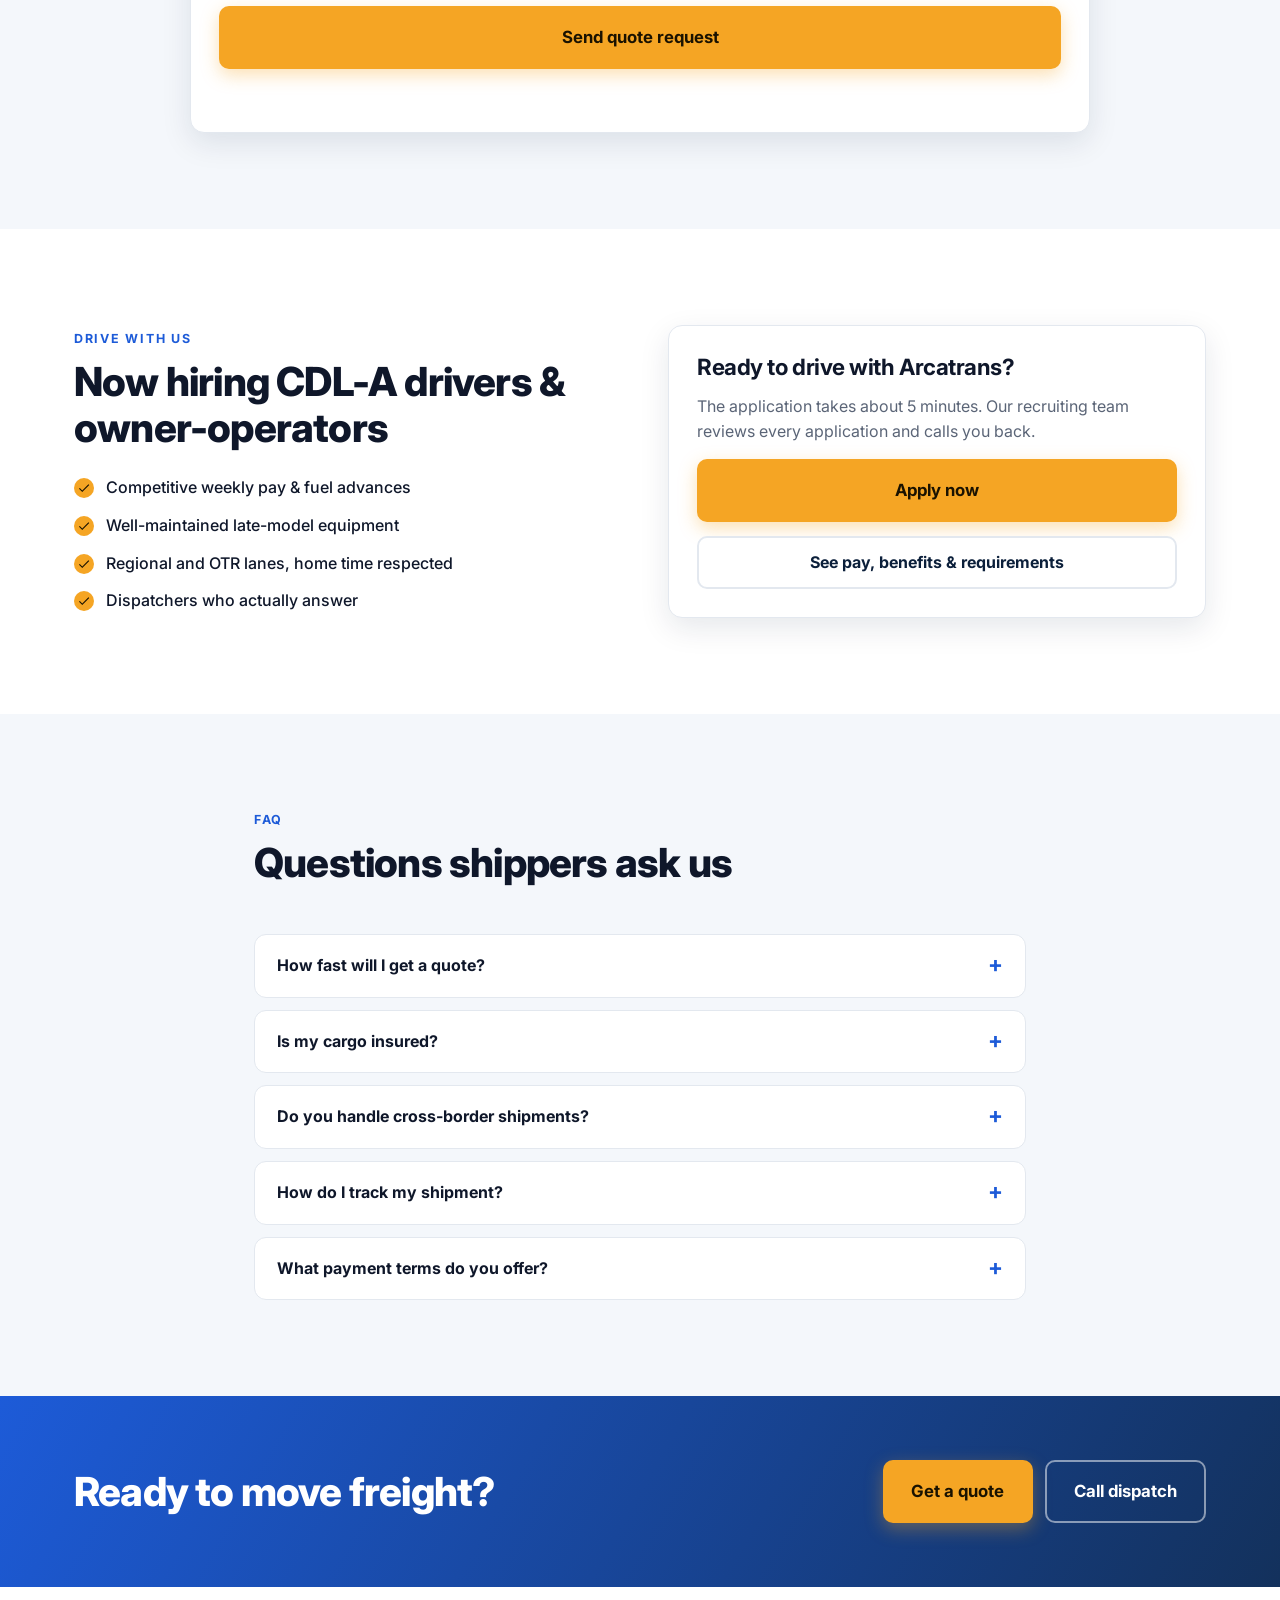
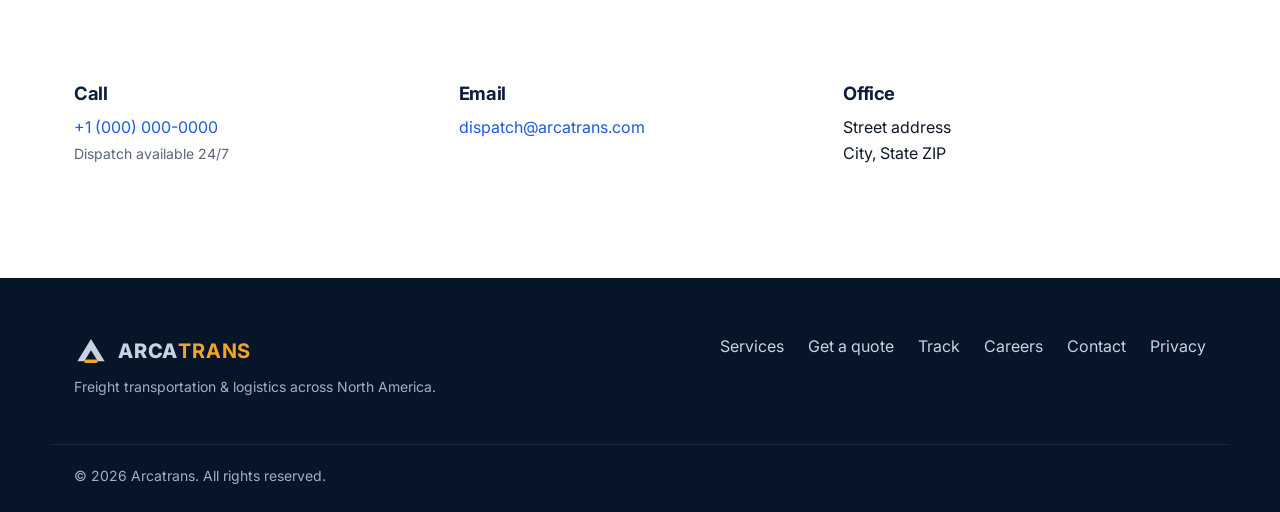
==== commit 4b527a5f: "Add careers page and pinned driver Apply now link A hiring bar inside the sticky header keeps an App" ====
--- a/index.html
+++ b/index.html
@@ -44,6 +44,12 @@
   </div>
 
   <header class="header" id="top">
+    <div class="hiring-bar">
+      <div class="container hiring-bar__inner">
+        <span><b>Now hiring</b> CDL-A drivers<span class="hide-sm"> &amp; owner-operators</span></span>
+        <a class="hiring-bar__btn" href="https://script.google.com/a/macros/arcatrans.com/s/AKfycbzYi-0b8ZKOV9bcrTQONpXsOysY6obkVzF6EHvyRY8c6QRkuGOx3X_sLsiF-CVQxyQD/exec" target="_blank" rel="noopener">Apply now →</a>
+      </div>
+    </div>
     <div class="container header__inner">
       <a href="#top" class="logo" aria-label="Arcatrans home">
         <svg viewBox="0 0 40 40" aria-hidden="true"><path d="M4 32 20 6l16 26h-8l-8-13-8 13z" fill="currentColor"/><path d="M14 32h12" stroke="#f5a524" stroke-width="4" stroke-linecap="round"/></svg>
@@ -54,7 +60,7 @@
         <a href="#industries">Industries</a>
         <a href="#how">How it works</a>
         <a href="#track">Track</a>
-        <a href="#careers">Drivers</a>
+        <a href="careers.html">Careers</a>
         <a href="#faq">FAQ</a>
         <a href="#contact">Contact</a>
         <a href="#quote" class="btn btn--accent nav__cta">Get a quote</a>
@@ -292,25 +298,12 @@
             <li>Dispatchers who actually answer</li>
           </ul>
         </div>
-        <form class="card form reveal" data-form="driver" novalidate>
-          <input type="hidden" name="form_type" value="driver">
-          <div class="hp" aria-hidden="true"><label>Website<input name="website" tabindex="-1" autocomplete="off"></label></div>
-          <label>Full name *<input name="name" required autocomplete="name"></label>
-          <div class="form__row">
-            <label>Phone *<input type="tel" name="phone" required autocomplete="tel"></label>
-            <label>Email<input type="email" name="email" autocomplete="email"></label>
-          </div>
-          <div class="form__row">
-            <label>Years of CDL-A experience
-              <select name="experience"><option>Less than 1</option><option>1–2</option><option>3–5</option><option>5+</option></select>
-            </label>
-            <label>I am a
-              <select name="driver_type"><option>Company driver</option><option>Owner-operator</option></select>
-            </label>
-          </div>
-          <button class="btn btn--primary btn--block" type="submit">Apply now</button>
-          <p class="form__msg" role="status" aria-live="polite"></p>
-        </form>
+        <div class="card apply-card reveal">
+          <h3>Ready to drive with Arcatrans?</h3>
+          <p class="muted">The application takes about 5 minutes. Our recruiting team reviews every application and calls you back.</p>
+          <a class="btn btn--accent btn--lg btn--block" href="https://script.google.com/a/macros/arcatrans.com/s/AKfycbzYi-0b8ZKOV9bcrTQONpXsOysY6obkVzF6EHvyRY8c6QRkuGOx3X_sLsiF-CVQxyQD/exec" target="_blank" rel="noopener">Apply now</a>
+          <a class="btn btn--outline btn--block" href="careers.html">See pay, benefits &amp; requirements</a>
+        </div>
       </div>
     </section>
 
@@ -372,7 +365,7 @@
         <p class="small" data-cfg="authority">USDOT # ——— · MC # ———</p>
       </div>
       <nav class="footer__nav" aria-label="Footer">
-        <a href="#services">Services</a><a href="#quote">Get a quote</a><a href="#track">Track</a><a href="#careers">Drivers</a><a href="#contact">Contact</a><a href="privacy.html">Privacy</a>
+        <a href="#services">Services</a><a href="#quote">Get a quote</a><a href="#track">Track</a><a href="careers.html">Careers</a><a href="#contact">Contact</a><a href="privacy.html">Privacy</a>
       </nav>
     </div>
     <div class="container footer__legal small">© <span id="year"></span> Arcatrans. All rights reserved.</div>
--- a/assets/css/styles.css
+++ b/assets/css/styles.css
@@ -60,7 +60,16 @@
 .btn--primary:hover { background: #174bb5; }
 .btn--ghost { border-color: rgba(255,255,255,.5); color: #fff; }
 .btn--ghost:hover { background: rgba(255,255,255,.1); }
+.btn--outline { border-color: var(--line); color: var(--navy); background: #fff; }
+.btn--outline:hover { border-color: var(--blue); color: var(--blue); }
 .btn[disabled] { opacity: .6; cursor: progress; transform: none; }
+
+/* Hiring bar (inside the sticky header, always visible) */
+.hiring-bar { background: var(--accent); color: var(--accent-ink); font-size: .9rem; }
+.hiring-bar__inner { display: flex; align-items: center; justify-content: center; gap: 14px; padding-top: 7px; padding-bottom: 7px; text-align: center; }
+.hiring-bar__btn { background: var(--navy); color: #fff !important; font-weight: 700; padding: 5px 14px; border-radius: 999px; white-space: nowrap; text-decoration: none !important; transition: background .2s; }
+.hiring-bar__btn:hover { background: var(--blue); }
+@media (max-width: 640px) { .hiring-bar .hide-sm { display: none; } }
 
 /* Top bar & header */
 .topbar { background: var(--navy); color: #c7d2e3; font-size: .82rem; }
@@ -87,7 +96,7 @@
 @media (max-width: 980px) {
   .nav-toggle { display: block; }
   .nav {
-    position: fixed; inset: 72px 0 auto 0; flex-direction: column; align-items: stretch; gap: 0;
+    position: absolute; top: 100%; left: 0; right: 0; flex-direction: column; align-items: stretch; gap: 0;
     background: #fff; padding: 8px 16px 20px; border-bottom: 1px solid var(--line); box-shadow: var(--shadow);
     transform: translateY(-120%); visibility: hidden; transition: transform .25s ease, visibility .25s;
   }
@@ -203,6 +212,18 @@
 
 .contact h3 { color: var(--navy); }
 
+.apply-card { display: grid; gap: 14px; }
+.apply-card h3 { font-size: 1.4rem; margin: 0; }
+.apply-card p { margin: 0; }
+
+/* Careers page */
+.page-hero { color: #fff; background: radial-gradient(900px 500px at 85% -10%, #1f4f9c 0%, transparent 60%), linear-gradient(160deg, var(--navy) 0%, var(--navy-2) 100%); padding: 80px 0 88px; }
+.page-hero .lead { font-size: 1.15rem; color: #d3ddef; max-width: 52ch; }
+.page-hero .eyebrow { color: var(--accent); }
+.page-hero .hero__ctas { margin-bottom: 0; }
+.perk { background: #fff; border: 1px solid var(--line); border-radius: var(--radius); padding: 26px; }
+.perk p { color: var(--muted); margin: 0; }
+
 .footer { background: #071528; color: #9fb0c8; padding: 56px 0 24px; }
 .footer a { color: #c7d2e3; }
 .footer__inner { display: flex; justify-content: space-between; gap: 32px; flex-wrap: wrap; }
@@ -228,3 +249,6 @@
 .legal { padding: 64px 0 96px; }
 .legal h1 { font-size: 2.2rem; }
 .legal h2 { font-size: 1.3rem; margin-top: 1.6em; }
+.apply-steps { margin: 0; padding-left: 1.2em; display: grid; gap: 10px; color: var(--muted); }
+.apply-steps b { color: var(--ink); }
+.nav a[aria-current="page"] { color: var(--blue); font-weight: 700; }
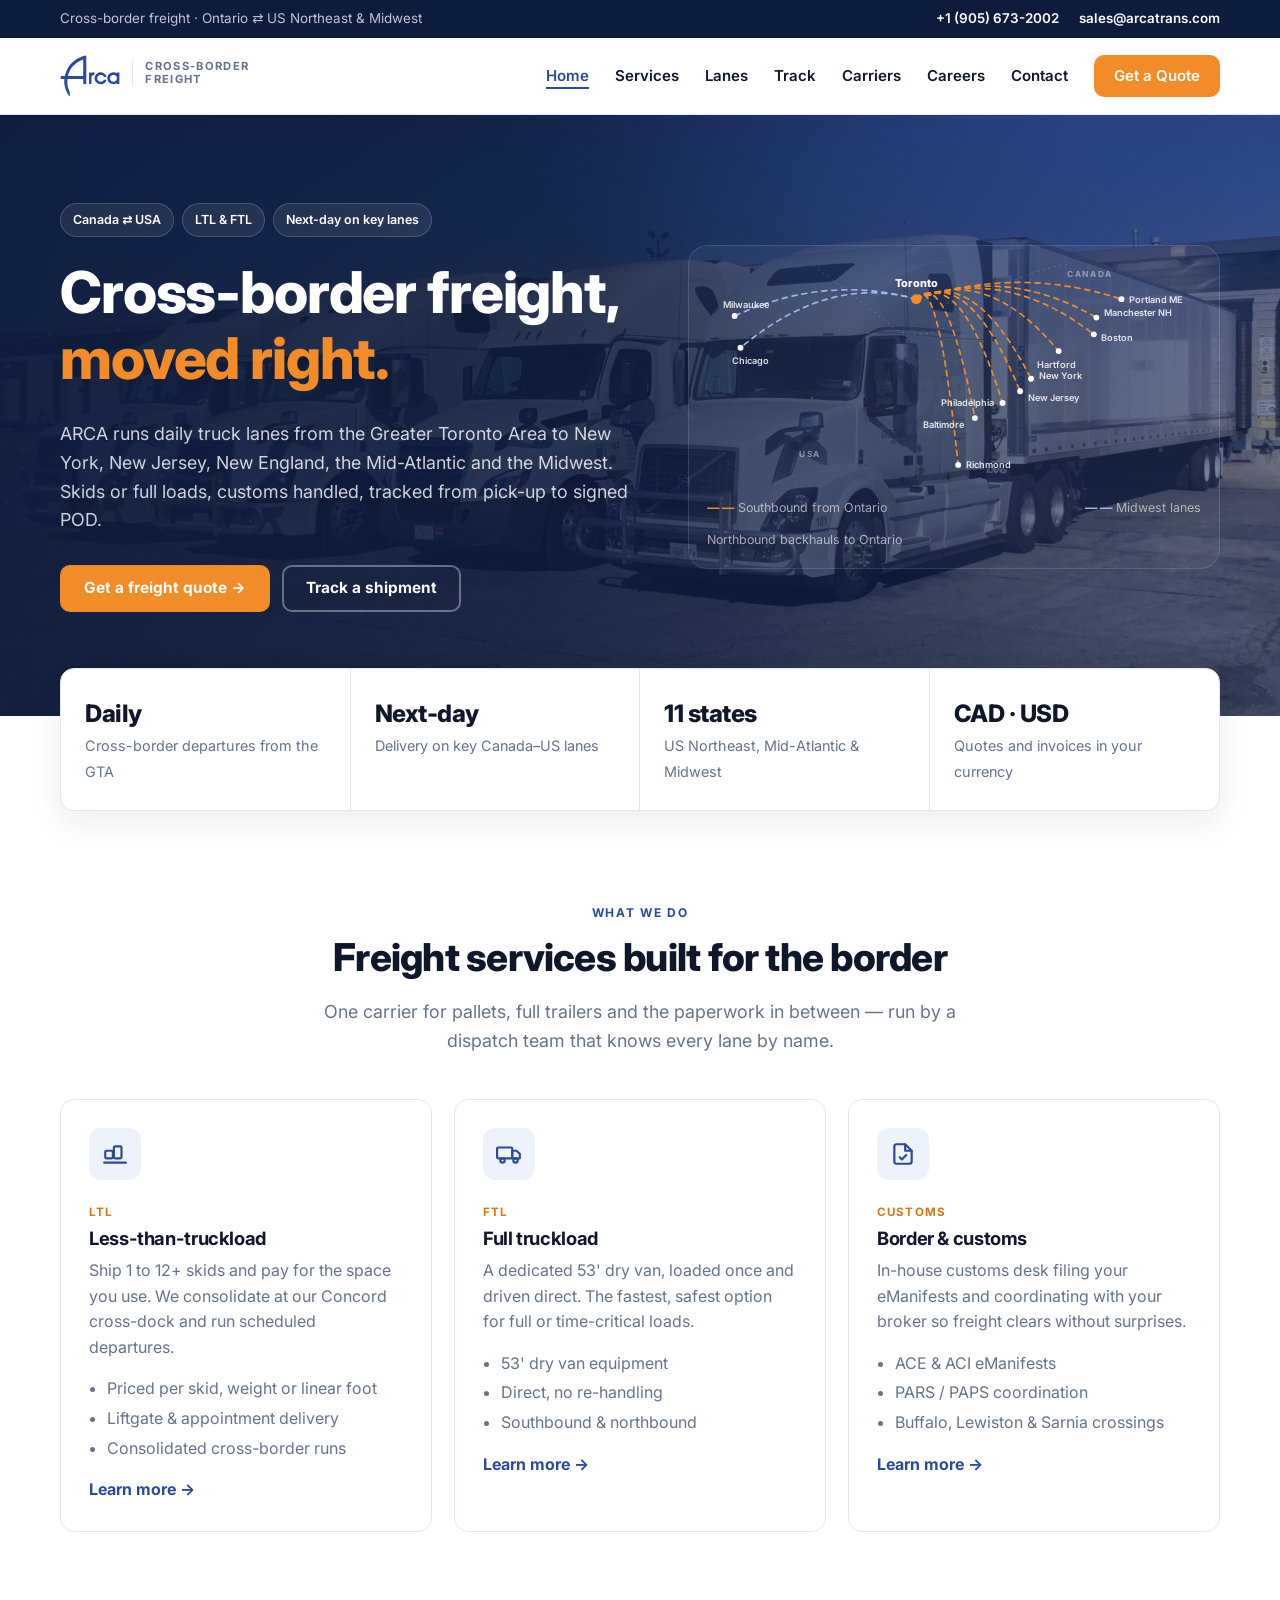
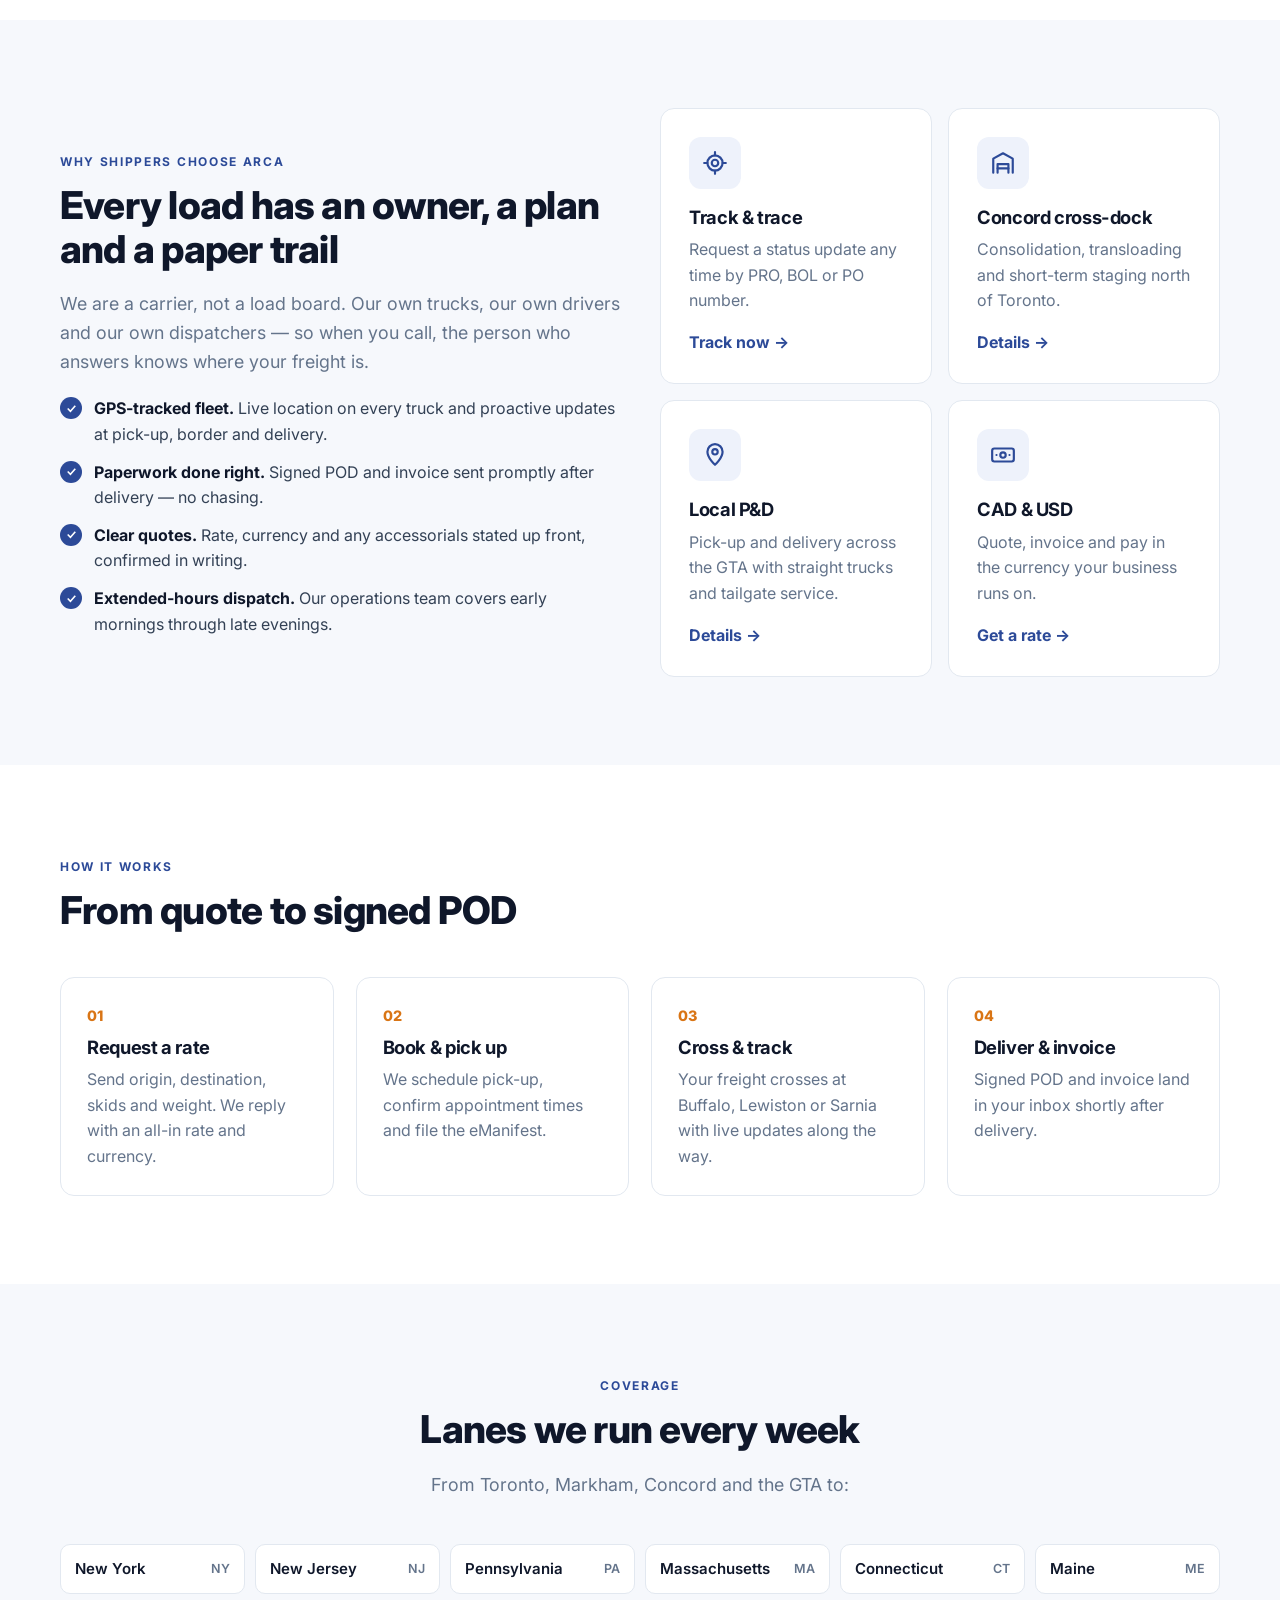
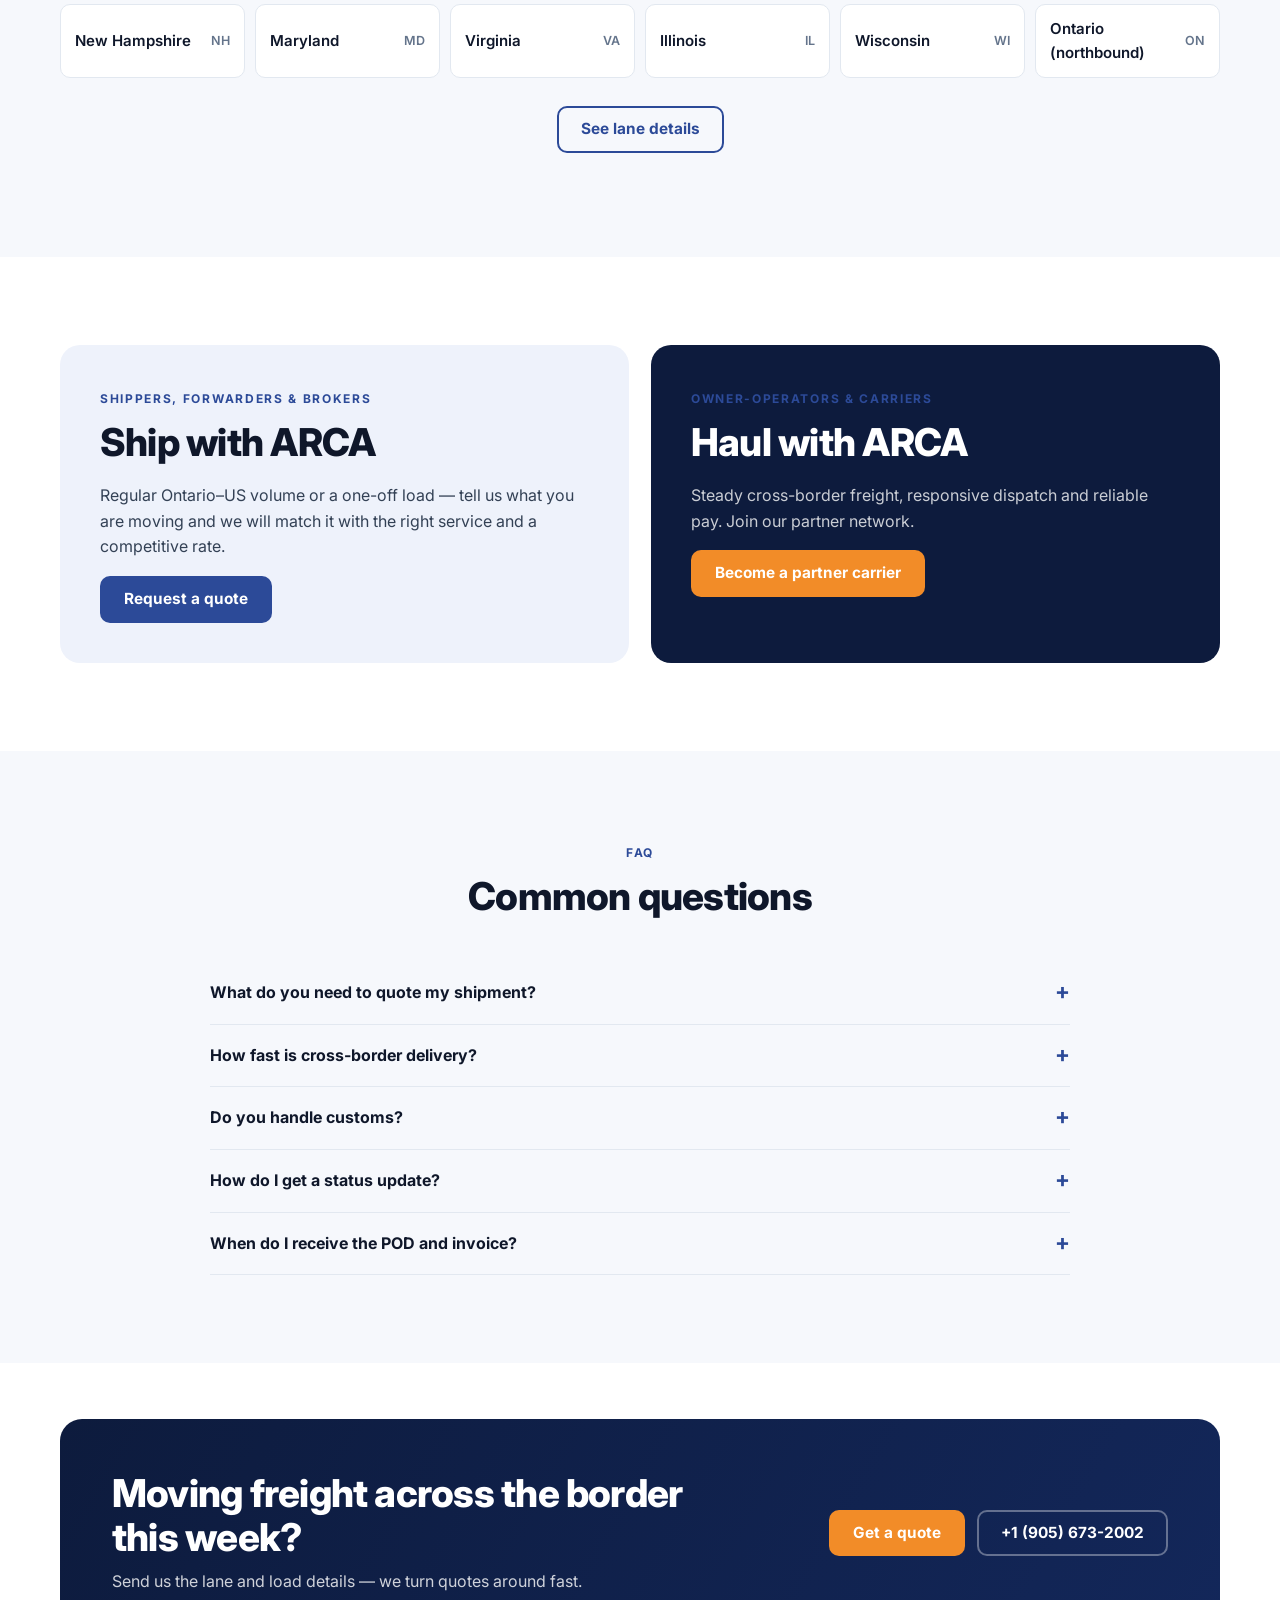
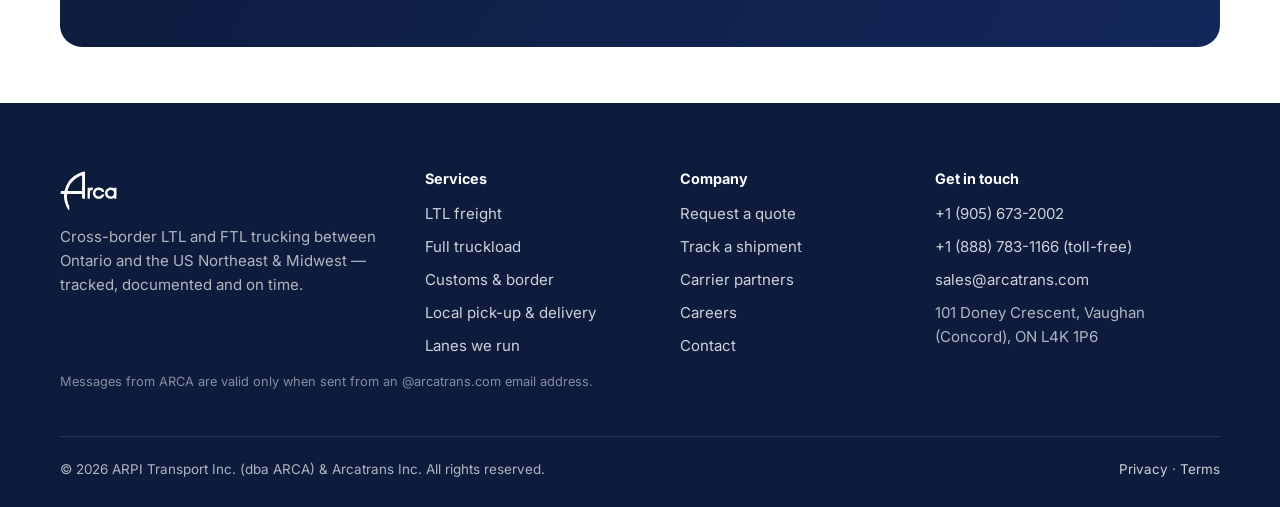
==== commit 48b16093: "Replace draft rebuild with the live arcatrans.com site Exact copy of the files currently served at w" ====
--- a/index.html
+++ b/index.html
@@ -1,379 +1,176 @@
 <!doctype html>
 <html lang="en" class="no-js">
-<head>
-  <meta charset="utf-8">
-  <meta name="viewport" content="width=device-width, initial-scale=1">
-  <title>Arcatrans | Freight Transportation &amp; Logistics Across North America</title>
-  <meta name="description" content="Arcatrans moves freight across North America: full truckload, LTL, dry van, reefer, flatbed, cross-border and international forwarding. Get a fast freight quote.">
-  <meta name="theme-color" content="#0b1f3a">
-  <link rel="canonical" href="https://arcatrans.com/">
-  <meta property="og:type" content="website">
-  <meta property="og:title" content="Arcatrans | Freight Transportation &amp; Logistics">
-  <meta property="og:description" content="Reliable truckload, LTL and cross-border freight with real people answering the phone. Request a quote in under 2 minutes.">
-  <meta property="og:url" content="https://arcatrans.com/">
-  <meta property="og:image" content="https://arcatrans.com/assets/img/og-image.svg">
-  <link rel="icon" href="assets/img/favicon.svg" type="image/svg+xml">
-  <link rel="preconnect" href="https://fonts.googleapis.com">
-  <link rel="preconnect" href="https://fonts.gstatic.com" crossorigin>
-  <link href="https://fonts.googleapis.com/css2?family=Inter:wght@400;500;600;700;800&display=swap" rel="stylesheet">
-  <link rel="stylesheet" href="assets/css/styles.css">
-  <script type="application/ld+json">
-  {
-    "@context": "https://schema.org",
-    "@type": "Organization",
-    "name": "Arcatrans",
-    "url": "https://arcatrans.com/",
-    "logo": "https://arcatrans.com/assets/img/favicon.svg",
-    "contactPoint": { "@type": "ContactPoint", "contactType": "customer service", "telephone": "+1-000-000-0000", "email": "dispatch@arcatrans.com" },
-    "areaServed": ["United States", "Canada", "Mexico"],
-    "description": "Freight transportation and logistics: FTL, LTL, dry van, reefer, flatbed, cross-border and international forwarding."
-  }
-  </script>
+<head><meta charset="utf-8">
+
+<meta name="viewport" content="width=device-width, initial-scale=1">
+<title>ARCA | Cross-border LTL & FTL Trucking — Ontario to US Northeast & Midwest</title>
+<meta name="description" content="ARCA runs daily cross-border truck lanes from the Greater Toronto Area to NY, NJ, PA, New England, MD, VA, IL and WI. LTL, FTL, customs and local P&D. Get a quote.">
+<link rel="canonical" href="https://arcatrans.com/">
+<meta name="theme-color" content="#0D1B3D">
+<meta property="og:type" content="website">
+<meta property="og:site_name" content="ARCA">
+<meta property="og:title" content="ARCA | Cross-border LTL & FTL Trucking — Ontario to US Northeast & Midwest">
+<meta property="og:description" content="ARCA runs daily cross-border truck lanes from the Greater Toronto Area to NY, NJ, PA, New England, MD, VA, IL and WI. LTL, FTL, customs and local P&D. Get a quote.">
+<meta property="og:url" content="https://arcatrans.com/">
+<meta property="og:image" content="https://arcatrans.com/assets/og-image.png">
+<link rel="icon" href="assets/favicon.svg" type="image/svg+xml">
+<link rel="icon" href="assets/favicon-32.png" sizes="32x32" type="image/png">
+<link rel="apple-touch-icon" href="assets/apple-touch-icon.png">
+<link rel="preconnect" href="https://fonts.googleapis.com">
+<link rel="preconnect" href="https://fonts.gstatic.com" crossorigin>
+<link href="https://fonts.googleapis.com/css2?family=Inter:wght@400;500;600;700;800&display=swap" rel="stylesheet">
+<link rel="stylesheet" href="assets/styles.css">
+<script type="application/ld+json">{"@context": "https://schema.org", "@type": "LocalBusiness", "name": "ARCA", "legalName": "ARPI Transport Inc.", "url": "https://arcatrans.com", "logo": "https://arcatrans.com/assets/arca-logo.png", "telephone": "+1-905-673-2002", "faxNumber": "+1-888-789-1504", "email": "sales@arcatrans.com", "address": {"@type": "PostalAddress", "streetAddress": "101 Doney Crescent", "addressLocality": "Vaughan", "addressRegion": "ON", "postalCode": "L4K 1P6", "addressCountry": "CA"}, "areaServed": ["Ontario", "New York", "New Jersey", "Pennsylvania", "Massachusetts", "Connecticut", "Maine", "Maryland", "Virginia", "New Hampshire", "Wisconsin", "Illinois"], "description": "Cross-border LTL and FTL trucking between Ontario and the US Northeast and Midwest."}</script>
 </head>
 <body>
-  <a class="skip-link" href="#main">Skip to content</a>
+<a class="skip" href="#main">Skip to content</a>
+<div class="topbar"><div class="container">
+  <span class="tb-hide">Cross-border freight · Ontario ⇄ US Northeast &amp; Midwest</span>
+  <span class="tb-links"><a href="tel:+19056732002">+1 (905) 673-2002</a><a href="mailto:sales@arcatrans.com">sales@arcatrans.com</a></span>
+</div></div>
+<header class="header"><div class="container nav">
+  <a href="index.html" class="brand" aria-label="ARCA home"><img src="assets/arca-logo.svg" alt="ARCA" width="68" height="47"><span class="tag">Cross-border<br>freight</span></a>
+  <button class="menu-toggle" aria-label="Menu" aria-expanded="false" aria-controls="nav-links"><span></span><span></span><span></span></button>
+  <ul class="nav-links" id="nav-links"><li><a href="index.html" aria-current="page">Home</a></li><li><a href="services.html">Services</a></li><li><a href="lanes.html">Lanes</a></li><li><a href="track.html">Track</a></li><li><a href="carriers.html">Carriers</a></li><li><a href="careers.html">Careers</a></li><li><a href="contact.html">Contact</a></li><li><a href="quote.html" class="btn btn-primary">Get a Quote</a></li></ul>
+</div></header>
+<main id="main">
 
-  <div class="topbar">
-    <div class="container topbar__inner">
-      <span>24/7 dispatch: <a href="tel:+10000000000" data-cfg="phone">+1 (000) 000-0000</a></span>
-      <span class="topbar__right">
-        <span data-cfg="authority">USDOT # ——— · MC # ———</span>
-        <a href="mailto:dispatch@arcatrans.com" data-cfg="email">dispatch@arcatrans.com</a>
-      </span>
+<section class="hero"><div class="container hero-grid">
+  <div>
+    <div class="chips"><span class="chip">Canada ⇄ USA</span><span class="chip">LTL &amp; FTL</span><span class="chip">Next-day on key lanes</span></div>
+    <h1>Cross-border freight, <em>moved right.</em></h1>
+    <p class="lead">ARCA runs daily truck lanes from the Greater Toronto Area to New York, New Jersey, New England, the Mid-Atlantic and the Midwest. Skids or full loads, customs handled, tracked from pick-up to signed POD.</p>
+    <div class="actions">
+      <a href="quote.html" class="btn btn-primary">Get a freight quote →</a>
+      <a href="track.html" class="btn btn-ghost">Track a shipment</a>
     </div>
   </div>
+  <div class="lane-map reveal" aria-label="Map of ARCA lanes from Toronto to US Northeast and Midwest">
+<svg viewBox="40 70 590 270" role="img"><title>ARCA lanes from the Greater Toronto Area</title><path class="border-line" d="M150,60 C200,95 240,128 268,150 C300,160 330,150 360,120 C390,95 420,80 470,70 C510,62 545,55 590,40"/>
+<text x="470" y="86" fill="rgba(255,255,255,.45)" font-size="10" font-weight="700" letter-spacing="2">CANADA</text>
+<text x="150" y="300" fill="rgba(255,255,255,.45)" font-size="10" font-weight="700" letter-spacing="2">USA</text>
+<path class="lane-path north" d="M290,112 Q185,82 80,170"/><path class="lane-path north" d="M290,112 Q182,82 73,132"/><path class="lane-path" d="M290,112 Q358,72 427,207"/><path class="lane-path" d="M290,112 Q352,72 414,222"/><path class="lane-path" d="M290,112 Q342,72 393,236"/><path class="lane-path" d="M290,112 Q396,72 502,154"/><path class="lane-path" d="M290,112 Q375,72 460,174"/><path class="lane-path" d="M290,112 Q325,72 360,254"/><path class="lane-path" d="M290,112 Q315,72 340,310"/><path class="lane-path" d="M290,112 Q412,72 535,112"/><path class="lane-path" d="M290,112 Q398,72 505,134"/><g class="city hub"><circle cx="290" cy="112" r="6"/><text x="264" y="98">Toronto</text></g><g class="city "><circle cx="80" cy="170" r="3.5"/><text x="70" y="190">Chicago</text></g><g class="city "><circle cx="73" cy="132" r="3.5"/><text x="59" y="122">Milwaukee</text></g><g class="city "><circle cx="427" cy="207" r="3.5"/><text x="436" y="207">New York</text></g><g class="city "><circle cx="414" cy="222" r="3.5"/><text x="423" y="234">New Jersey</text></g><g class="city "><circle cx="393" cy="236" r="3.5"/><text x="319" y="240">Philadelphia</text></g><g class="city "><circle cx="502" cy="154" r="3.5"/><text x="511" y="162">Boston</text></g><g class="city "><circle cx="460" cy="174" r="3.5"/><text x="434" y="194">Hartford</text></g><g class="city "><circle cx="360" cy="254" r="3.5"/><text x="298" y="266">Baltimore</text></g><g class="city "><circle cx="340" cy="310" r="3.5"/><text x="349" y="314">Richmond</text></g><g class="city "><circle cx="535" cy="112" r="3.5"/><text x="544" y="116">Portland ME</text></g><g class="city "><circle cx="505" cy="134" r="3.5"/><text x="514" y="132">Manchester NH</text></g></svg>
+<div class="caption"><span><b style="color:#F28C28">— —</b> Southbound from Ontario</span><span><b style="color:#9DB4F0">— —</b> Midwest lanes</span><span>Northbound backhauls to Ontario</span></div>
+</div>
+</div></section>
 
-  <header class="header" id="top">
-    <div class="hiring-bar">
-      <div class="container hiring-bar__inner">
-        <span><b>Now hiring</b> CDL-A drivers<span class="hide-sm"> &amp; owner-operators</span></span>
-        <a class="hiring-bar__btn" href="https://script.google.com/a/macros/arcatrans.com/s/AKfycbzYi-0b8ZKOV9bcrTQONpXsOysY6obkVzF6EHvyRY8c6QRkuGOx3X_sLsiF-CVQxyQD/exec" target="_blank" rel="noopener">Apply now →</a>
-      </div>
+<div class="container stats"><div class="stats-grid reveal">
+  <div class="stat"><strong>Daily</strong><span>Cross-border departures from the GTA</span></div>
+  <div class="stat"><strong>Next-day</strong><span>Delivery on key Canada–US lanes</span></div>
+  <div class="stat"><strong>11 states</strong><span>US Northeast, Mid-Atlantic &amp; Midwest</span></div>
+  <div class="stat"><strong>CAD · USD</strong><span>Quotes and invoices in your currency</span></div>
+</div></div>
+
+<section class="section"><div class="container">
+  <div class="section-head center reveal"><span class="eyebrow">What we do</span><h2>Freight services built for the border</h2>
+    <p class="lead">One carrier for pallets, full trailers and the paperwork in between — run by a dispatch team that knows every lane by name.</p></div>
+  <div class="grid-3">
+    <article class="card reveal"><div class="icon"><svg viewBox="0 0 24 24" fill="none" stroke="currentColor" stroke-width="2" stroke-linecap="round" stroke-linejoin="round"><rect x="3" y="9" width="7" height="7" rx="1"/><rect x="11" y="5" width="7" height="11" rx="1"/><path d="M2 20h20"/></svg></div><span class="tag">LTL</span><h3>Less-than-truckload</h3>
+<p>Ship 1 to 12+ skids and pay for the space you use. We consolidate at our Concord cross-dock and run scheduled departures.</p><ul><li>Priced per skid, weight or linear foot</li><li>Liftgate &amp; appointment delivery</li><li>Consolidated cross-border runs</li></ul><a class="more" href="services.html#ltl">Learn more →</a></article>
+    <article class="card reveal"><div class="icon"><svg viewBox="0 0 24 24" fill="none" stroke="currentColor" stroke-width="2" stroke-linecap="round" stroke-linejoin="round"><rect x="1" y="6" width="14" height="10" rx="1"/><path d="M15 9h4l3 3v4h-7z"/><circle cx="6" cy="18" r="2"/><circle cx="18" cy="18" r="2"/></svg></div><span class="tag">FTL</span><h3>Full truckload</h3>
+<p>A dedicated 53' dry van, loaded once and driven direct. The fastest, safest option for full or time-critical loads.</p><ul><li>53' dry van equipment</li><li>Direct, no re-handling</li><li>Southbound &amp; northbound</li></ul><a class="more" href="services.html#ftl">Learn more →</a></article>
+    <article class="card reveal"><div class="icon"><svg viewBox="0 0 24 24" fill="none" stroke="currentColor" stroke-width="2" stroke-linecap="round" stroke-linejoin="round"><path d="M14 3H6a2 2 0 0 0-2 2v14a2 2 0 0 0 2 2h12a2 2 0 0 0 2-2V9z"/><path d="M14 3v6h6"/><path d="m9 15 2 2 4-4"/></svg></div><span class="tag">Customs</span><h3>Border &amp; customs</h3>
+<p>In-house customs desk filing your eManifests and coordinating with your broker so freight clears without surprises.</p><ul><li>ACE &amp; ACI eManifests</li><li>PARS / PAPS coordination</li><li>Buffalo, Lewiston &amp; Sarnia crossings</li></ul><a class="more" href="services.html#customs">Learn more →</a></article>
+  </div>
+</div></section>
+
+<section class="section soft"><div class="container grid-2">
+  <div class="reveal">
+    <span class="eyebrow">Why shippers choose ARCA</span>
+    <h2>Every load has an owner, a plan and a paper trail</h2>
+    <p class="lead">We are a carrier, not a load board. Our own trucks, our own drivers and our own dispatchers — so when you call, the person who answers knows where your freight is.</p>
+    <ul class="checks">
+      <li><span><strong>GPS-tracked fleet.</strong> Live location on every truck and proactive updates at pick-up, border and delivery.</span></li>
+      <li><span><strong>Paperwork done right.</strong> Signed POD and invoice sent promptly after delivery — no chasing.</span></li>
+      <li><span><strong>Clear quotes.</strong> Rate, currency and any accessorials stated up front, confirmed in writing.</span></li>
+      <li><span><strong>Extended-hours dispatch.</strong> Our operations team covers early mornings through late evenings.</span></li>
+    </ul>
+  </div>
+  <div class="grid-2 reveal" style="gap:16px">
+    <div class="card"><div class="icon"><svg viewBox="0 0 24 24" fill="none" stroke="currentColor" stroke-width="2" stroke-linecap="round" stroke-linejoin="round"><circle cx="12" cy="12" r="3"/><path d="M12 2v3m0 14v3M2 12h3m14 0h3"/><circle cx="12" cy="12" r="7"/></svg></div><h3>Track &amp; trace</h3><p>Request a status update any time by PRO, BOL or PO number.</p><a class="more" href="track.html">Track now →</a></div>
+    <div class="card"><div class="icon"><svg viewBox="0 0 24 24" fill="none" stroke="currentColor" stroke-width="2" stroke-linecap="round" stroke-linejoin="round"><path d="M3 21V8l9-5 9 5v13"/><path d="M7 21v-8h10v8"/><path d="M7 17h10"/></svg></div><h3>Concord cross-dock</h3><p>Consolidation, transloading and short-term staging north of Toronto.</p><a class="more" href="services.html#crossdock">Details →</a></div>
+    <div class="card"><div class="icon"><svg viewBox="0 0 24 24" fill="none" stroke="currentColor" stroke-width="2" stroke-linecap="round" stroke-linejoin="round"><path d="M12 21s-7-6.2-7-12a7 7 0 0 1 14 0c0 5.8-7 12-7 12z"/><circle cx="12" cy="9" r="2.5"/></svg></div><h3>Local P&amp;D</h3><p>Pick-up and delivery across the GTA with straight trucks and tailgate service.</p><a class="more" href="services.html#local">Details →</a></div>
+    <div class="card"><div class="icon"><svg viewBox="0 0 24 24" fill="none" stroke="currentColor" stroke-width="2" stroke-linecap="round" stroke-linejoin="round"><rect x="2" y="6" width="20" height="12" rx="2"/><circle cx="12" cy="12" r="2.5"/><path d="M6 12h.01M18 12h.01"/></svg></div><h3>CAD &amp; USD</h3><p>Quote, invoice and pay in the currency your business runs on.</p><a class="more" href="quote.html">Get a rate →</a></div>
+  </div>
+</div></section>
+
+
+<section class="section fleet" id="fleet" hidden><div class="container">
+  <div class="section-head reveal"><span class="eyebrow">Our fleet</span><h2>Real trucks. Real drivers. Our own terminal.</h2>
+    <p class="lead">ARCA-branded tractors and 53' trailers, dispatched from our Concord, Ontario cross-dock.</p></div>
+  <div class="fleet-grid">
+    <figure class="fleet-item" hidden><img data-fleet data-src="assets/img/fleet-1.jpg" alt="ARCA fleet photo 1"></figure><figure class="fleet-item" hidden><img data-fleet data-src="assets/img/fleet-2.jpg" alt="ARCA fleet photo 2" loading="lazy"></figure><figure class="fleet-item" hidden><img data-fleet data-src="assets/img/fleet-3.jpg" alt="ARCA fleet photo 3" loading="lazy"></figure><figure class="fleet-item" hidden><img data-fleet data-src="assets/img/fleet-4.jpg" alt="ARCA fleet photo 4" loading="lazy"></figure><figure class="fleet-item" hidden><img data-fleet data-src="assets/img/fleet-5.jpg" alt="ARCA fleet photo 5" loading="lazy"></figure><figure class="fleet-item" hidden><img data-fleet data-src="assets/img/fleet-6.jpg" alt="ARCA fleet photo 6" loading="lazy"></figure>
+  </div>
+</div></section>
+<section class="section"><div class="container">
+  <div class="section-head reveal"><span class="eyebrow">How it works</span><h2>From quote to signed POD</h2></div>
+  <div class="steps">
+    <div class="step reveal"><h3>Request a rate</h3><p>Send origin, destination, skids and weight. We reply with an all-in rate and currency.</p></div>
+    <div class="step reveal"><h3>Book &amp; pick up</h3><p>We schedule pick-up, confirm appointment times and file the eManifest.</p></div>
+    <div class="step reveal"><h3>Cross &amp; track</h3><p>Your freight crosses at Buffalo, Lewiston or Sarnia with live updates along the way.</p></div>
+    <div class="step reveal"><h3>Deliver &amp; invoice</h3><p>Signed POD and invoice land in your inbox shortly after delivery.</p></div>
+  </div>
+</div></section>
+
+<section class="section soft"><div class="container">
+  <div class="section-head center reveal"><span class="eyebrow">Coverage</span><h2>Lanes we run every week</h2>
+    <p class="lead">From Toronto, Markham, Concord and the GTA to:</p></div>
+  <div class="lanes reveal">
+    <div class="lane">New York<small>NY</small></div><div class="lane">New Jersey<small>NJ</small></div><div class="lane">Pennsylvania<small>PA</small></div><div class="lane">Massachusetts<small>MA</small></div><div class="lane">Connecticut<small>CT</small></div><div class="lane">Maine<small>ME</small></div><div class="lane">New Hampshire<small>NH</small></div><div class="lane">Maryland<small>MD</small></div><div class="lane">Virginia<small>VA</small></div><div class="lane">Illinois<small>IL</small></div><div class="lane">Wisconsin<small>WI</small></div><div class="lane">Ontario (northbound)<small>ON</small></div>
+  </div>
+  <p style="text-align:center;margin-top:28px"><a href="lanes.html" class="btn btn-outline">See lane details</a></p>
+</div></section>
+
+<section class="section"><div class="container">
+  <div class="split">
+    <div class="panel light reveal"><span class="eyebrow">Shippers, forwarders &amp; brokers</span><h2>Ship with ARCA</h2>
+      <p>Regular Ontario–US volume or a one-off load — tell us what you are moving and we will match it with the right service and a competitive rate.</p>
+      <a href="quote.html" class="btn btn-brand">Request a quote</a></div>
+    <div class="panel dark reveal"><span class="eyebrow">Owner-operators &amp; carriers</span><h2>Haul with ARCA</h2>
+      <p>Steady cross-border freight, responsive dispatch and reliable pay. Join our partner network.</p>
+      <a href="carriers.html" class="btn btn-primary">Become a partner carrier</a></div>
+  </div>
+</div></section>
+
+<section class="section soft"><div class="container">
+  <div class="section-head center reveal"><span class="eyebrow">FAQ</span><h2>Common questions</h2></div>
+  <div class="faq reveal">
+    <details><summary>What do you need to quote my shipment?</summary><p>Pick-up and delivery city with postal/ZIP code, number of skids, total weight, dimensions if non-standard, commodity, ready date and any extras such as liftgate, appointment or residential delivery. Tell us your preferred currency (CAD or USD).</p></details>
+    <details><summary>How fast is cross-border delivery?</summary><p>Many of our key lanes from the GTA into New York, New Jersey and the Northeast deliver next business day. Transit time depends on the lane, border processing and appointment windows — we confirm it with your quote.</p></details>
+    <details><summary>Do you handle customs?</summary><p>Our customs desk files ACE and ACI eManifests and coordinates PARS/PAPS with your customs broker. You will need a licensed customs broker for clearance; we work with all major brokers.</p></details>
+    <details><summary>How do I get a status update?</summary><p>Use the <a href="track.html">tracking form</a> or email info@arcatrans.com with your PRO, BOL or PO number. We reply with the latest location and ETA.</p></details>
+    <details><summary>When do I receive the POD and invoice?</summary><p>Signed proof of delivery and the invoice are emailed shortly after delivery. Billing questions go to operations@arcatrans.com.</p></details>
+  </div>
+</div></section>
+
+<section class="section tight"><div class="container"><div class="band reveal">
+  <div><h2>Moving freight across the border this week?</h2><p style="margin:0">Send us the lane and load details — we turn quotes around fast.</p></div>
+  <div class="actions"><a href="quote.html" class="btn btn-primary">Get a quote</a><a href="tel:+19056732002" class="btn btn-ghost">+1 (905) 673-2002</a></div>
+</div></div></section>
+</main>
+<footer class="footer"><div class="container">
+  <div class="footer-grid">
+    <div>
+      <a href="index.html" class="brand"><img src="assets/arca-logo-white.svg" alt="ARCA" width="58" height="40"></a>
+      <p>Cross-border LTL and FTL trucking between Ontario and the US Northeast &amp; Midwest — tracked, documented and on time.</p>
     </div>
-    <div class="container header__inner">
-      <a href="#top" class="logo" aria-label="Arcatrans home">
-        <svg viewBox="0 0 40 40" aria-hidden="true"><path d="M4 32 20 6l16 26h-8l-8-13-8 13z" fill="currentColor"/><path d="M14 32h12" stroke="#f5a524" stroke-width="4" stroke-linecap="round"/></svg>
-        <span>ARCA<b>TRANS</b></span>
-      </a>
-      <nav class="nav" id="nav" aria-label="Main">
-        <a href="#services">Services</a>
-        <a href="#industries">Industries</a>
-        <a href="#how">How it works</a>
-        <a href="#track">Track</a>
-        <a href="careers.html">Careers</a>
-        <a href="#faq">FAQ</a>
-        <a href="#contact">Contact</a>
-        <a href="#quote" class="btn btn--accent nav__cta">Get a quote</a>
-      </nav>
-      <button class="nav-toggle" aria-controls="nav" aria-expanded="false" aria-label="Open menu">
-        <span></span><span></span><span></span>
-      </button>
-    </div>
-  </header>
-
-  <main id="main">
-    <!-- HERO -->
-    <section class="hero">
-      <div class="hero__bg" aria-hidden="true">
-        <svg class="hero__map" viewBox="0 0 800 500" preserveAspectRatio="xMidYMid slice">
-          <defs>
-            <pattern id="dots" width="14" height="14" patternUnits="userSpaceOnUse"><circle cx="2" cy="2" r="1.4" fill="rgba(255,255,255,.12)"/></pattern>
-          </defs>
-          <rect width="800" height="500" fill="url(#dots)"/>
-          <path class="route" d="M120 330 C 250 200, 380 380, 520 240 S 700 160, 740 120"/>
-          <path class="route route--2" d="M90 180 C 230 260, 360 120, 470 300 S 640 380, 720 330"/>
-          <circle cx="120" cy="330" r="6" class="node"/><circle cx="520" cy="240" r="6" class="node"/><circle cx="740" cy="120" r="6" class="node"/>
-          <circle cx="90" cy="180" r="6" class="node"/><circle cx="470" cy="300" r="6" class="node"/><circle cx="720" cy="330" r="6" class="node"/>
-        </svg>
-      </div>
-      <div class="container hero__inner">
-        <div class="hero__copy reveal">
-          <p class="eyebrow">Freight transportation &amp; logistics</p>
-          <h1>Your freight, delivered <span class="hl">on time</span>. Every lane. Every load.</h1>
-          <p class="lead">Asset-based trucking and freight forwarding across the US, Canada and Mexico. Live dispatch, proactive updates, and a team that picks up the phone.</p>
-          <div class="hero__ctas">
-            <a href="#quote" class="btn btn--accent btn--lg">Get an instant quote</a>
-            <a href="#track" class="btn btn--ghost btn--lg">Track a shipment</a>
-          </div>
-          <ul class="hero__trust">
-            <li><svg viewBox="0 0 24 24"><path d="M9 16.2 4.8 12l-1.4 1.4L9 19 21 7l-1.4-1.4z"/></svg> Fully insured cargo</li>
-            <li><svg viewBox="0 0 24 24"><path d="M9 16.2 4.8 12l-1.4 1.4L9 19 21 7l-1.4-1.4z"/></svg> 24/7 dispatch</li>
-            <li><svg viewBox="0 0 24 24"><path d="M9 16.2 4.8 12l-1.4 1.4L9 19 21 7l-1.4-1.4z"/></svg> Cross-border experts</li>
-          </ul>
-        </div>
-
-        <!-- Quick quote card -->
-        <form class="card quick-quote reveal" id="quick-quote" novalidate>
-          <h2 class="card__title">Quick quote</h2>
-          <p class="muted small">Answer 3 questions, we'll take it from there.</p>
-          <label>Pickup city / ZIP<input name="origin" required placeholder="e.g. Chicago, IL"></label>
-          <label>Delivery city / ZIP<input name="destination" required placeholder="e.g. Toronto, ON"></label>
-          <label>Equipment
-            <select name="equipment">
-              <option>Dry van</option><option>Reefer</option><option>Flatbed</option><option>Step deck</option><option>LTL / partial</option><option>Not sure</option>
-            </select>
-          </label>
-          <button class="btn btn--accent btn--block" type="submit">Continue →</button>
-        </form>
-      </div>
-    </section>
-
-    <!-- STATS -->
-    <section class="stats" aria-label="Company numbers">
-      <div class="container stats__grid">
-        <div class="stat"><strong data-count="99" data-suffix="%">0</strong><span>On-time delivery</span></div>
-        <div class="stat"><strong data-count="24" data-suffix="/7">0</strong><span>Live dispatch</span></div>
-        <div class="stat"><strong data-count="48" data-suffix="">0</strong><span>States &amp; provinces served</span></div>
-        <div class="stat"><strong data-count="15" data-suffix=" min">0</strong><span>Avg. quote response</span></div>
-      </div>
-    </section>
-
-    <!-- SERVICES -->
-    <section class="section" id="services">
-      <div class="container">
-        <header class="section__head reveal">
-          <p class="eyebrow">What we move</p>
-          <h2>Services built around your supply chain</h2>
-          <p class="muted">One partner for over-the-road, cross-border and international freight.</p>
-        </header>
-        <div class="grid grid--3">
-          <article class="service reveal">
-            <div class="service__icon"><svg viewBox="0 0 48 48"><path d="M4 12h26v20H4zM30 18h8l6 7v7H30z" fill="none" stroke="currentColor" stroke-width="3" stroke-linejoin="round"/><circle cx="12" cy="36" r="4"/><circle cx="36" cy="36" r="4"/></svg></div>
-            <h3>Full truckload (FTL)</h3>
-            <p>Dedicated 53' dry vans for direct, no-touch delivery. Ideal for high-volume and time-critical freight.</p>
-          </article>
-          <article class="service reveal">
-            <div class="service__icon"><svg viewBox="0 0 48 48"><rect x="6" y="10" width="14" height="14" rx="2" fill="none" stroke="currentColor" stroke-width="3"/><rect x="24" y="10" width="18" height="14" rx="2" fill="none" stroke="currentColor" stroke-width="3"/><rect x="6" y="28" width="20" height="12" rx="2" fill="none" stroke="currentColor" stroke-width="3"/></svg></div>
-            <h3>LTL &amp; partial</h3>
-            <p>Pay only for the space you use. Consolidated shipments with the same tracking and care as full loads.</p>
-          </article>
-          <article class="service reveal">
-            <div class="service__icon"><svg viewBox="0 0 48 48"><path d="M24 4v40M8 14l32 20M40 14 8 34" stroke="currentColor" stroke-width="3" stroke-linecap="round"/></svg></div>
-            <h3>Temperature controlled</h3>
-            <p>Reefer equipment with continuous temperature monitoring for food, beverage and pharma.</p>
-          </article>
-          <article class="service reveal">
-            <div class="service__icon"><svg viewBox="0 0 48 48"><path d="M4 30h40M8 30V18h20v12M30 30v-8h8l4 8" fill="none" stroke="currentColor" stroke-width="3" stroke-linejoin="round"/><circle cx="14" cy="36" r="4"/><circle cx="36" cy="36" r="4"/></svg></div>
-            <h3>Flatbed &amp; oversized</h3>
-            <p>Flatbed and step deck for steel, lumber, machinery and building materials, with permits handled.</p>
-          </article>
-          <article class="service reveal">
-            <div class="service__icon"><svg viewBox="0 0 48 48"><circle cx="24" cy="24" r="18" fill="none" stroke="currentColor" stroke-width="3"/><path d="M6 24h36M24 6c6 6 6 30 0 36M24 6c-6 6-6 30 0 36" fill="none" stroke="currentColor" stroke-width="3"/></svg></div>
-            <h3>Cross-border US · CA · MX</h3>
-            <p>Bonded carriers, customs coordination and ACE/ACI e-manifests so your freight clears without surprises.</p>
-          </article>
-          <article class="service reveal">
-            <div class="service__icon"><svg viewBox="0 0 48 48"><path d="M6 30h36l-4 10H10zM14 30V16h20v14M24 8v8" fill="none" stroke="currentColor" stroke-width="3" stroke-linejoin="round"/></svg></div>
-            <h3>International forwarding</h3>
-            <p>Ocean and air freight forwarding with door-to-door coordination, documentation and drayage.</p>
-          </article>
-        </div>
-      </div>
-    </section>
-
-    <!-- INDUSTRIES -->
-    <section class="section section--alt" id="industries">
-      <div class="container split">
-        <div class="reveal">
-          <p class="eyebrow">Industries</p>
-          <h2>Experience in the freight that matters to you</h2>
-          <p class="muted">From retail replenishment to heavy machinery, our dispatchers know the requirements of your industry before you have to explain them.</p>
-          <a href="#quote" class="btn btn--primary">Talk to a specialist</a>
-        </div>
-        <ul class="chips reveal">
-          <li>Retail &amp; e-commerce</li><li>Food &amp; beverage</li><li>Manufacturing</li><li>Automotive</li>
-          <li>Building materials</li><li>Paper &amp; packaging</li><li>Consumer goods</li><li>Pharma &amp; health</li>
-          <li>Steel &amp; metals</li><li>Agriculture</li>
-        </ul>
-      </div>
-    </section>
-
-    <!-- HOW IT WORKS -->
-    <section class="section" id="how">
-      <div class="container">
-        <header class="section__head reveal">
-          <p class="eyebrow">How it works</p>
-          <h2>From quote to delivery in 4 simple steps</h2>
-        </header>
-        <ol class="steps">
-          <li class="reveal"><span>1</span><h3>Request a quote</h3><p>Send lane, equipment and dates. We reply fast with a firm rate.</p></li>
-          <li class="reveal"><span>2</span><h3>Book &amp; confirm</h3><p>Receive a rate confirmation and a dedicated point of contact.</p></li>
-          <li class="reveal"><span>3</span><h3>Pickup &amp; track</h3><p>Proactive check calls and status updates at every milestone.</p></li>
-          <li class="reveal"><span>4</span><h3>Deliver &amp; POD</h3><p>Signed proof of delivery and a clean invoice, same day.</p></li>
-        </ol>
-      </div>
-    </section>
-
-    <!-- WHY US -->
-    <section class="section section--dark">
-      <div class="container">
-        <header class="section__head reveal">
-          <p class="eyebrow eyebrow--light">Why Arcatrans</p>
-          <h2>A carrier that acts like a partner</h2>
-        </header>
-        <div class="grid grid--4">
-          <div class="why reveal"><h3>Own fleet</h3><p>Our own tractors and trailers mean capacity you can count on, even in tight markets.</p></div>
-          <div class="why reveal"><h3>Real-time visibility</h3><p>GPS-equipped trucks and ELDs give you location updates whenever you need them.</p></div>
-          <div class="why reveal"><h3>Safety first</h3><p>Trained, professional drivers and a maintenance program built around compliance.</p></div>
-          <div class="why reveal"><h3>One point of contact</h3><p>No call centers. A dedicated rep who knows your freight and your customers.</p></div>
-        </div>
-      </div>
-    </section>
-
-    <!-- TRACK -->
-    <section class="section" id="track">
-      <div class="container split">
-        <div class="reveal">
-          <p class="eyebrow">Shipment status</p>
-          <h2>Where is my load?</h2>
-          <p class="muted">Enter your load / PRO number and email. Dispatch will send you the current location and ETA, usually within minutes.</p>
-        </div>
-        <form class="card form reveal" data-form="tracking" novalidate>
-          <input type="hidden" name="form_type" value="tracking">
-          <div class="hp" aria-hidden="true"><label>Website<input name="website" tabindex="-1" autocomplete="off"></label></div>
-          <label>Load / PRO / BOL number<input name="load_number" required placeholder="e.g. ARC-104233"></label>
-          <label>Your email<input type="email" name="email" required placeholder="you@company.com"></label>
-          <button class="btn btn--primary btn--block" type="submit">Request status</button>
-          <p class="form__msg" role="status" aria-live="polite"></p>
-        </form>
-      </div>
-    </section>
-
-    <!-- QUOTE -->
-    <section class="section section--alt" id="quote">
-      <div class="container">
-        <header class="section__head reveal">
-          <p class="eyebrow">Request a quote</p>
-          <h2>Get a rate in minutes, not days</h2>
-          <p class="muted">The more detail you share, the more accurate the rate. Fields with * are required.</p>
-        </header>
-        <form class="card form form--wide reveal" data-form="quote" id="quote-form" novalidate>
-          <input type="hidden" name="form_type" value="quote">
-          <div class="hp" aria-hidden="true"><label>Website<input name="website" tabindex="-1" autocomplete="off"></label></div>
-
-          <fieldset>
-            <legend>Shipment</legend>
-            <div class="form__row">
-              <label>Pickup city / ZIP *<input name="origin" required></label>
-              <label>Delivery city / ZIP *<input name="destination" required></label>
-            </div>
-            <div class="form__row form__row--3">
-              <label>Pickup date<input type="date" name="pickup_date"></label>
-              <label>Equipment
-                <select name="equipment">
-                  <option>Dry van</option><option>Reefer</option><option>Flatbed</option><option>Step deck</option><option>LTL / partial</option><option>Not sure</option>
-                </select>
-              </label>
-              <label>Weight (lbs)<input type="number" min="0" name="weight" inputmode="numeric"></label>
-            </div>
-            <label>Commodity / notes<textarea name="notes" rows="3" placeholder="What are you shipping? Hazmat, temperature, dimensions, appointments…"></textarea></label>
-          </fieldset>
-
-          <fieldset>
-            <legend>Contact</legend>
-            <div class="form__row form__row--3">
-              <label>Name *<input name="name" required autocomplete="name"></label>
-              <label>Company<input name="company" autocomplete="organization"></label>
-              <label>Phone<input type="tel" name="phone" autocomplete="tel"></label>
-            </div>
-            <label>Email *<input type="email" name="email" required autocomplete="email"></label>
-          </fieldset>
-
-          <button class="btn btn--accent btn--lg" type="submit">Send quote request</button>
-          <p class="form__msg" role="status" aria-live="polite"></p>
-        </form>
-      </div>
-    </section>
-
-    <!-- CAREERS -->
-    <section class="section" id="careers">
-      <div class="container split">
-        <div class="reveal">
-          <p class="eyebrow">Drive with us</p>
-          <h2>Now hiring CDL-A drivers &amp; owner-operators</h2>
-          <ul class="checklist">
-            <li>Competitive weekly pay &amp; fuel advances</li>
-            <li>Well-maintained late-model equipment</li>
-            <li>Regional and OTR lanes, home time respected</li>
-            <li>Dispatchers who actually answer</li>
-          </ul>
-        </div>
-        <div class="card apply-card reveal">
-          <h3>Ready to drive with Arcatrans?</h3>
-          <p class="muted">The application takes about 5 minutes. Our recruiting team reviews every application and calls you back.</p>
-          <a class="btn btn--accent btn--lg btn--block" href="https://script.google.com/a/macros/arcatrans.com/s/AKfycbzYi-0b8ZKOV9bcrTQONpXsOysY6obkVzF6EHvyRY8c6QRkuGOx3X_sLsiF-CVQxyQD/exec" target="_blank" rel="noopener">Apply now</a>
-          <a class="btn btn--outline btn--block" href="careers.html">See pay, benefits &amp; requirements</a>
-        </div>
-      </div>
-    </section>
-
-    <!-- FAQ -->
-    <section class="section section--alt" id="faq">
-      <div class="container container--narrow">
-        <header class="section__head reveal">
-          <p class="eyebrow">FAQ</p>
-          <h2>Questions shippers ask us</h2>
-        </header>
-        <div class="faq">
-          <details class="reveal"><summary>How fast will I get a quote?</summary><p>Most quote requests receive a firm rate within 15 minutes during business hours. Urgent? Call dispatch 24/7.</p></details>
-          <details class="reveal"><summary>Is my cargo insured?</summary><p>Yes. Every load moves under our cargo and liability insurance. Certificates of insurance are available on request.</p></details>
-          <details class="reveal"><summary>Do you handle cross-border shipments?</summary><p>Yes. We move freight between the US, Canada and Mexico and coordinate with your customs broker on ACE/ACI e-manifests.</p></details>
-          <details class="reveal"><summary>How do I track my shipment?</summary><p>Use the tracking form above, or contact your dedicated rep. We also send proactive updates at pickup, in transit and delivery.</p></details>
-          <details class="reveal"><summary>What payment terms do you offer?</summary><p>Established shippers can qualify for net terms after a quick credit review. Contact us to set up an account.</p></details>
-        </div>
-      </div>
-    </section>
-
-    <!-- CTA BAND -->
-    <section class="cta-band">
-      <div class="container cta-band__inner">
-        <h2>Ready to move freight?</h2>
-        <div class="hero__ctas">
-          <a href="#quote" class="btn btn--accent btn--lg">Get a quote</a>
-          <a href="tel:+10000000000" data-cfg="phone-btn" class="btn btn--ghost btn--lg">Call dispatch</a>
-        </div>
-      </div>
-    </section>
-
-    <!-- CONTACT -->
-    <section class="section" id="contact">
-      <div class="container grid grid--3 contact">
-        <div class="reveal">
-          <h3>Call</h3>
-          <p><a href="tel:+10000000000" data-cfg="phone">+1 (000) 000-0000</a><br><span class="muted small">Dispatch available 24/7</span></p>
-        </div>
-        <div class="reveal">
-          <h3>Email</h3>
-          <p><a href="mailto:dispatch@arcatrans.com" data-cfg="email">dispatch@arcatrans.com</a></p>
-        </div>
-        <div class="reveal">
-          <h3>Office</h3>
-          <p data-cfg="address">Street address<br>City, State ZIP</p>
-        </div>
-      </div>
-    </section>
-  </main>
-
-  <footer class="footer">
-    <div class="container footer__inner">
-      <div>
-        <a href="#top" class="logo logo--light">
-          <svg viewBox="0 0 40 40" aria-hidden="true"><path d="M4 32 20 6l16 26h-8l-8-13-8 13z" fill="currentColor"/><path d="M14 32h12" stroke="#f5a524" stroke-width="4" stroke-linecap="round"/></svg>
-          <span>ARCA<b>TRANS</b></span>
-        </a>
-        <p class="small">Freight transportation &amp; logistics across North America.</p>
-        <p class="small" data-cfg="authority">USDOT # ——— · MC # ———</p>
-      </div>
-      <nav class="footer__nav" aria-label="Footer">
-        <a href="#services">Services</a><a href="#quote">Get a quote</a><a href="#track">Track</a><a href="careers.html">Careers</a><a href="#contact">Contact</a><a href="privacy.html">Privacy</a>
-      </nav>
-    </div>
-    <div class="container footer__legal small">© <span id="year"></span> Arcatrans. All rights reserved.</div>
-  </footer>
-
-  <a href="#quote" class="sticky-cta btn btn--accent">Get a quote</a>
-
-  <script src="assets/js/config.js"></script>
-  <script src="assets/js/main.js"></script>
-</body>
-</html>
+    <div><h4>Services</h4><ul>
+      <li><a href="services.html#ltl">LTL freight</a></li><li><a href="services.html#ftl">Full truckload</a></li>
+      <li><a href="services.html#customs">Customs &amp; border</a></li><li><a href="services.html#local">Local pick-up &amp; delivery</a></li>
+      <li><a href="lanes.html">Lanes we run</a></li></ul></div>
+    <div><h4>Company</h4><ul>
+      <li><a href="quote.html">Request a quote</a></li><li><a href="track.html">Track a shipment</a></li>
+      <li><a href="carriers.html">Carrier partners</a></li><li><a href="careers.html">Careers</a></li><li><a href="contact.html">Contact</a></li></ul></div>
+    <div><h4>Get in touch</h4><ul>
+      <li><a href="tel:+19056732002">+1 (905) 673-2002</a></li><li><a href="tel:+18887831166">+1 (888) 783-1166 (toll-free)</a></li>
+      <li><a href="mailto:sales@arcatrans.com">sales@arcatrans.com</a></li>
+      <li>101 Doney Crescent, Vaughan (Concord), ON L4K 1P6</li></ul></div>
+  </div>
+  <p class="notice">Messages from ARCA are valid only when sent from an @arcatrans.com email address.</p>
+  <div class="footer-bottom">
+    <span>© <span data-year>2026</span> ARPI Transport Inc. (dba ARCA) &amp; Arcatrans Inc. All rights reserved.</span>
+    <span><a href="privacy.html">Privacy</a> · <a href="terms.html">Terms</a></span>
+  </div>
+</div></footer>
+<script src="assets/main.js" defer></script>
+</body></html>
--- a/assets/styles.css
+++ b/assets/styles.css
@@ -0,0 +1,305 @@
+/* ARCA — arcatrans.com */
+:root {
+  --brand: #2C4A98;
+  --brand-600: #233D80;
+  --brand-50: #EEF2FB;
+  --navy: #0D1B3D;
+  --navy-2: #13275A;
+  --ink: #0F172A;
+  --body: #334155;
+  --muted: #64748B;
+  --line: #E2E8F0;
+  --bg: #FFFFFF;
+  --bg-soft: #F6F8FC;
+  --accent: #F28C28;
+  --accent-600: #D97515;
+  --ok: #15803D;
+  --err: #B91C1C;
+  --radius: 14px;
+  --shadow: 0 12px 32px rgba(13, 27, 61, .08);
+  --shadow-lg: 0 24px 60px rgba(13, 27, 61, .16);
+  --max: 1200px;
+}
+
+*, *::before, *::after { box-sizing: border-box; }
+html { scroll-behavior: smooth; -webkit-text-size-adjust: 100%; }
+body {
+  margin: 0; font-family: "Inter", system-ui, -apple-system, "Segoe UI", Roboto, Arial, sans-serif;
+  color: var(--body); background: var(--bg); line-height: 1.6; font-size: 16px;
+  -webkit-font-smoothing: antialiased;
+}
+img, svg { max-width: 100%; display: block; }
+a { color: var(--brand); }
+h1, h2, h3, h4 { color: var(--ink); line-height: 1.15; margin: 0 0 .5em; letter-spacing: -.02em; }
+h1 { font-size: clamp(2.1rem, 4.6vw, 3.6rem); font-weight: 800; }
+h2 { font-size: clamp(1.6rem, 3vw, 2.4rem); font-weight: 800; }
+h3 { font-size: 1.15rem; font-weight: 700; }
+p { margin: 0 0 1em; }
+.container { width: 100%; max-width: var(--max); margin: 0 auto; padding: 0 20px; }
+.section { padding: 88px 0; }
+.section.soft { background: var(--bg-soft); }
+.section.tight { padding: 56px 0; }
+.eyebrow { display: inline-block; font-size: .75rem; font-weight: 700; letter-spacing: .14em; text-transform: uppercase; color: var(--brand); margin-bottom: 12px; }
+.on-dark .eyebrow { color: #9DB4F0; }
+.lead { font-size: 1.12rem; color: var(--muted); max-width: 660px; }
+.section-head { margin-bottom: 44px; }
+.section-head.center { text-align: center; }
+.section-head.center .lead { margin-left: auto; margin-right: auto; }
+.skip { position: absolute; left: -999px; top: 8px; background: #fff; padding: 8px 12px; z-index: 100; }
+.skip:focus { left: 8px; }
+
+/* Buttons */
+.btn {
+  display: inline-flex; align-items: center; justify-content: center; gap: 8px; padding: 13px 22px;
+  border-radius: 10px; font-family: inherit; font-weight: 700; font-size: .96rem; line-height: 1.1; text-decoration: none;
+  border: 2px solid transparent; cursor: pointer; transition: background .15s, border-color .15s, color .15s, transform .15s;
+}
+.btn:hover { transform: translateY(-1px); }
+.btn:focus-visible, a:focus-visible, input:focus-visible, select:focus-visible, textarea:focus-visible { outline: 3px solid #9DB4F0; outline-offset: 2px; }
+.btn-primary { background: var(--accent); color: #fff; }
+.btn-primary:hover { background: var(--accent-600); }
+.btn-brand { background: var(--brand); color: #fff; }
+.btn-brand:hover { background: var(--brand-600); }
+.btn-ghost { border-color: rgba(255,255,255,.35); color: #fff; }
+.btn-ghost:hover { border-color: #fff; }
+.btn-outline { border-color: var(--brand); color: var(--brand); background: transparent; }
+.btn-outline:hover { background: var(--brand); color: #fff; }
+.btn-block { width: 100%; }
+.btn[disabled] { opacity: .6; cursor: progress; transform: none; }
+
+/* Top bar + header */
+.topbar { background: var(--navy); color: rgba(255,255,255,.75); font-size: .84rem; }
+.topbar .container { display: flex; justify-content: space-between; align-items: center; gap: 16px; min-height: 38px; flex-wrap: wrap; }
+.topbar a { color: #fff; text-decoration: none; font-weight: 600; }
+.topbar a:hover { color: var(--accent); }
+.topbar .tb-links { display: flex; gap: 20px; flex-wrap: wrap; }
+.header { position: sticky; top: 0; z-index: 50; background: rgba(255,255,255,.96); backdrop-filter: saturate(180%) blur(10px); border-bottom: 1px solid var(--line); }
+.nav { display: flex; align-items: center; justify-content: space-between; height: 76px; gap: 24px; }
+.brand { display: flex; align-items: center; gap: 12px; text-decoration: none; }
+.brand img { height: 42px; width: auto; }
+.brand .tag { font-size: .7rem; font-weight: 700; color: var(--muted); letter-spacing: .12em; text-transform: uppercase; border-left: 1px solid var(--line); padding-left: 12px; line-height: 1.2; }
+.nav-links { display: flex; align-items: center; gap: 26px; list-style: none; margin: 0; padding: 0; }
+.nav-links a { text-decoration: none; font-weight: 600; font-size: .94rem; color: var(--ink); }
+.nav-links a:hover, .nav-links a[aria-current="page"] { color: var(--brand); }
+.nav-links a[aria-current="page"] { box-shadow: inset 0 -2px 0 var(--brand); padding-bottom: 4px; }
+.nav-links .btn { color: #fff; padding: 11px 18px; box-shadow: none; }
+.menu-toggle { display: none; background: none; border: 0; padding: 10px; cursor: pointer; }
+.menu-toggle span { display: block; width: 24px; height: 2px; background: var(--ink); margin: 5px 0; }
+
+/* Hero */
+.hero { position: relative; color: #fff; overflow: hidden; background: var(--navy); }
+.hero::before {
+  content: ""; position: absolute; inset: 0;
+  background:
+    linear-gradient(100deg, rgba(13,27,61,.97) 0%, rgba(13,27,61,.88) 45%, rgba(19,39,90,.55) 100%),
+    url("img/hero.jpg") center/cover no-repeat;
+}
+.hero::after { content: ""; position: absolute; inset: 0; background: radial-gradient(900px 420px at 85% 0%, rgba(44,74,152,.55), transparent 65%); pointer-events: none; }
+.hero .container { position: relative; z-index: 1; }
+.hero-grid { display: grid; grid-template-columns: 1.05fr .95fr; gap: 40px; align-items: center; padding-top: 88px; padding-bottom: 104px; }
+.hero h1 { color: #fff; }
+.hero h1 em { font-style: normal; color: var(--accent); }
+.hero .lead { color: rgba(255,255,255,.8); }
+.hero .actions { display: flex; flex-wrap: wrap; gap: 12px; margin-top: 30px; }
+.chips { display: flex; flex-wrap: wrap; gap: 8px; margin-bottom: 22px; }
+.chip { font-size: .78rem; font-weight: 600; padding: 6px 12px; border-radius: 999px; background: rgba(255,255,255,.08); border: 1px solid rgba(255,255,255,.18); color: #fff; }
+.lane-map { background: rgba(255,255,255,.04); border: 1px solid rgba(255,255,255,.12); border-radius: 20px; padding: 18px; }
+.lane-map svg { width: 100%; height: auto; }
+.lane-map .caption { display: flex; justify-content: space-between; font-size: .78rem; color: rgba(255,255,255,.6); margin-top: 8px; gap: 12px; flex-wrap: wrap; }
+.lane-path { fill: none; stroke: #F28C28; stroke-width: 2; stroke-linecap: round; stroke-dasharray: 6 6; animation: dash 30s linear infinite; }
+.lane-path.north { stroke: #9DB4F0; }
+@keyframes dash { to { stroke-dashoffset: -600; } }
+.city circle { fill: #fff; }
+.city text { fill: rgba(255,255,255,.85); font: 600 11px Inter, Arial, sans-serif; }
+.city.hub circle { fill: var(--accent); }
+.city.hub text { font-size: 13px; fill: #fff; font-weight: 800; }
+.border-line { stroke: rgba(255,255,255,.25); stroke-dasharray: 2 5; fill: none; }
+
+/* Page hero (inner pages) */
+.page-hero { position: relative; color: #fff; background: linear-gradient(120deg, var(--navy), var(--navy-2)); padding: 64px 0 60px; overflow: hidden; }
+.page-hero::after { content: ""; position: absolute; inset: 0; background: radial-gradient(700px 300px at 90% 0%, rgba(44,74,152,.6), transparent 65%); }
+.page-hero .container { position: relative; z-index: 1; }
+.page-hero h1 { color: #fff; font-size: clamp(1.9rem, 4vw, 3rem); }
+.page-hero p { color: rgba(255,255,255,.78); max-width: 680px; margin: 0; font-size: 1.08rem; }
+.crumbs { font-size: .82rem; color: rgba(255,255,255,.6); margin-bottom: 14px; }
+.crumbs a { color: rgba(255,255,255,.8); text-decoration: none; }
+
+/* Stats strip */
+.stats { position: relative; z-index: 2; margin-top: -48px; }
+.stats-grid { display: grid; grid-template-columns: repeat(4, 1fr); background: #fff; border: 1px solid var(--line); border-radius: var(--radius); box-shadow: var(--shadow); }
+.stat { padding: 26px 24px; border-right: 1px solid var(--line); }
+.stat:last-child { border-right: 0; }
+.stat strong { display: block; font-size: 1.5rem; font-weight: 800; color: var(--ink); letter-spacing: -.02em; }
+.stat span { color: var(--muted); font-size: .9rem; }
+
+/* Grids + cards */
+.grid-2 { display: grid; grid-template-columns: repeat(2, 1fr); gap: 40px; align-items: center; }
+.grid-3 { display: grid; grid-template-columns: repeat(3, 1fr); gap: 22px; }
+.grid-4 { display: grid; grid-template-columns: repeat(4, 1fr); gap: 22px; }
+.card { background: #fff; border: 1px solid var(--line); border-radius: var(--radius); padding: 28px; transition: transform .2s, box-shadow .2s, border-color .2s; }
+a.card { text-decoration: none; color: inherit; display: block; }
+.card:hover { transform: translateY(-3px); box-shadow: var(--shadow); border-color: transparent; }
+.card p { color: var(--muted); }
+.card .icon { width: 52px; height: 52px; border-radius: 12px; display: grid; place-items: center; background: var(--brand-50); color: var(--brand); margin-bottom: 18px; }
+.card .icon svg { width: 26px; height: 26px; }
+.card .more { font-weight: 700; color: var(--brand); text-decoration: none; }
+.card ul { padding-left: 18px; color: var(--muted); margin: 0 0 16px; }
+.card ul li { margin-bottom: 4px; }
+.tag { display: inline-block; font-size: .72rem; font-weight: 700; color: var(--accent-600); text-transform: uppercase; letter-spacing: .1em; margin-bottom: 6px; }
+
+/* Feature list */
+.checks { list-style: none; padding: 0; margin: 20px 0 0; display: grid; gap: 12px; }
+.checks li { display: flex; gap: 12px; align-items: flex-start; }
+.checks li::before { content: ""; flex: 0 0 22px; height: 22px; margin-top: 1px; border-radius: 50%; background: var(--brand) url("data:image/svg+xml,%3Csvg xmlns='http://www.w3.org/2000/svg' viewBox='0 0 24 24' fill='none' stroke='white' stroke-width='3'%3E%3Cpath d='M5 12l5 5 9-10'/%3E%3C/svg%3E") center/13px no-repeat; }
+.checks strong { color: var(--ink); }
+
+/* Lanes */
+.lanes { display: grid; grid-template-columns: repeat(auto-fill, minmax(170px, 1fr)); gap: 10px; }
+.lane { background: #fff; border: 1px solid var(--line); border-radius: 10px; padding: 12px 14px; font-weight: 600; color: var(--ink); display: flex; justify-content: space-between; align-items: center; font-size: .94rem; }
+.lane small { color: var(--muted); font-weight: 600; }
+
+/* Process */
+.steps { counter-reset: step; display: grid; grid-template-columns: repeat(4, 1fr); gap: 22px; }
+.step { position: relative; padding: 26px; background: #fff; border-radius: var(--radius); border: 1px solid var(--line); }
+.step::before { counter-increment: step; content: counter(step, decimal-leading-zero); font-weight: 800; font-size: .9rem; color: var(--accent-600); display: block; margin-bottom: 10px; }
+.step p { color: var(--muted); margin: 0; }
+
+/* Dark band */
+.band { background: linear-gradient(120deg, var(--navy), var(--navy-2)); color: rgba(255,255,255,.8); border-radius: 22px; padding: 52px; display: grid; grid-template-columns: 1.4fr 1fr; gap: 32px; align-items: center; }
+.band h2 { color: #fff; margin-bottom: 10px; }
+.band .actions { display: flex; gap: 12px; flex-wrap: wrap; justify-content: flex-end; }
+
+/* Split audience */
+.split { display: grid; grid-template-columns: 1fr 1fr; gap: 22px; }
+.split .panel { border-radius: 20px; padding: 40px; }
+.panel.light { background: var(--brand-50); }
+.panel.dark { background: var(--navy); color: rgba(255,255,255,.78); }
+.panel.dark h2, .panel.dark h3 { color: #fff; }
+.panel ul { padding-left: 18px; margin: 0 0 24px; }
+
+/* Forms */
+.form-card { background: #fff; border: 1px solid var(--line); border-radius: 18px; padding: 32px; box-shadow: var(--shadow); }
+.form-card h2 { font-size: 1.4rem; }
+fieldset { border: 0; padding: 0; margin: 0 0 18px; }
+legend { font-weight: 800; color: var(--ink); font-size: .95rem; margin-bottom: 12px; padding: 0; }
+.row { display: grid; grid-template-columns: 1fr 1fr; gap: 14px; }
+.row-3 { display: grid; grid-template-columns: repeat(3, 1fr); gap: 14px; }
+.field { display: flex; flex-direction: column; gap: 6px; margin-bottom: 14px; }
+.field label { font-size: .84rem; font-weight: 600; color: var(--ink); }
+.field .hint { font-size: .78rem; color: var(--muted); }
+.req { color: var(--err); }
+input, select, textarea { font: inherit; color: var(--ink); padding: 11px 13px; border: 1px solid #CBD5E1; border-radius: 9px; background: #fff; width: 100%; transition: border-color .15s, box-shadow .15s; }
+input:focus, select:focus, textarea:focus { border-color: var(--brand); box-shadow: 0 0 0 3px rgba(44,74,152,.15); outline: none; }
+textarea { min-height: 110px; resize: vertical; }
+input[aria-invalid="true"], select[aria-invalid="true"], textarea[aria-invalid="true"] { border-color: var(--err); }
+.seg { display: grid; grid-template-columns: repeat(auto-fit, minmax(110px, 1fr)); gap: 8px; }
+.seg label { position: relative; display: block; text-align: center; padding: 11px 8px; border: 1px solid #CBD5E1; border-radius: 9px; cursor: pointer; font-weight: 700; font-size: .9rem; color: var(--ink); background: #fff; }
+.seg label small { display: block; font-weight: 500; color: var(--muted); font-size: .74rem; }
+.seg input { position: absolute; opacity: 0; inset: 0; cursor: pointer; }
+.seg label:has(input:checked) { border-color: var(--brand); background: var(--brand-50); color: var(--brand); box-shadow: inset 0 0 0 1px var(--brand); }
+.seg label:has(input:focus-visible) { outline: 3px solid #9DB4F0; outline-offset: 2px; }
+.checkrow { display: flex; flex-wrap: wrap; gap: 8px 18px; }
+.checkrow label { display: flex; align-items: center; gap: 8px; font-size: .9rem; font-weight: 500; color: var(--ink); cursor: pointer; }
+.checkrow input { width: 18px; height: 18px; accent-color: var(--brand); }
+.hp { position: absolute !important; left: -9999px !important; width: 1px; height: 1px; overflow: hidden; }
+.form-note { font-size: .8rem; color: var(--muted); margin: 12px 0 0; }
+.form-status { display: none; margin-top: 14px; padding: 14px 16px; border-radius: 10px; font-size: .92rem; }
+.form-status.show { display: block; }
+.form-status.ok { background: #F0FDF4; color: var(--ok); border: 1px solid #BBF7D0; }
+.form-status.err { background: #FEF2F2; color: var(--err); border: 1px solid #FECACA; }
+.form-success { text-align: center; padding: 32px 12px; }
+.form-success .tick { width: 64px; height: 64px; border-radius: 50%; background: #DCFCE7; color: var(--ok); display: grid; place-items: center; margin: 0 auto 16px; }
+
+/* Aside */
+.aside { position: sticky; top: 100px; }
+.aside .card + .card { margin-top: 18px; }
+.contact-list { list-style: none; padding: 0; margin: 0; display: grid; gap: 10px; }
+.contact-list li { display: grid; grid-template-columns: 96px 1fr; gap: 8px; align-items: baseline; }
+.contact-list span { color: var(--muted); font-size: .84rem; }
+.contact-list a { text-decoration: none; font-weight: 600; color: var(--ink); word-break: break-word; }
+.contact-list a:hover { color: var(--brand); }
+.layout-2 { display: grid; grid-template-columns: 1.55fr 1fr; gap: 32px; align-items: start; }
+
+/* Departments */
+.dept { display: flex; gap: 16px; align-items: flex-start; }
+.dept .icon { flex: 0 0 44px; height: 44px; margin: 0; }
+.dept h3 { margin-bottom: 2px; font-size: 1.02rem; }
+.dept p { margin: 0 0 6px; font-size: .92rem; }
+.dept a { font-weight: 700; text-decoration: none; }
+
+/* Map embed */
+.map { border: 0; width: 100%; height: 340px; border-radius: var(--radius); background: var(--bg-soft); }
+
+/* FAQ */
+.faq { max-width: 860px; margin: 0 auto; }
+.faq details { border-bottom: 1px solid var(--line); padding: 18px 0; }
+.faq summary { font-weight: 700; color: var(--ink); cursor: pointer; list-style: none; display: flex; justify-content: space-between; gap: 16px; }
+.faq summary::-webkit-details-marker { display: none; }
+.faq summary::after { content: "+"; font-size: 1.4rem; line-height: 1; color: var(--brand); }
+.faq details[open] summary::after { content: "–"; }
+.faq details p { margin: 10px 0 0; color: var(--muted); }
+
+/* Footer */
+.footer { background: var(--navy); color: rgba(255,255,255,.68); padding: 68px 0 26px; font-size: .94rem; }
+.footer-grid { display: grid; grid-template-columns: 1.5fr 1fr 1fr 1.3fr; gap: 36px; }
+.footer h4 { color: #fff; font-size: .9rem; margin-bottom: 14px; letter-spacing: 0; }
+.footer ul { list-style: none; padding: 0; margin: 0; display: grid; gap: 9px; }
+.footer a { color: rgba(255,255,255,.8); text-decoration: none; }
+.footer a:hover { color: var(--accent); }
+.footer .brand img { height: 40px; margin-bottom: 14px; }
+.footer-bottom { border-top: 1px solid rgba(255,255,255,.12); margin-top: 44px; padding-top: 22px; display: flex; justify-content: space-between; flex-wrap: wrap; gap: 10px; font-size: .84rem; }
+.notice { font-size: .8rem; color: rgba(255,255,255,.5); margin-top: 14px; }
+
+/* Prose */
+.prose { max-width: 800px; margin: 0 auto; }
+.prose h2 { font-size: 1.35rem; margin-top: 2em; }
+.prose li { margin-bottom: 6px; }
+
+/* Reveal */
+.reveal { opacity: 0; transform: translateY(16px); transition: opacity .6s ease, transform .6s ease; }
+.reveal.in { opacity: 1; transform: none; }
+.no-js .reveal { opacity: 1; transform: none; }
+@media (prefers-reduced-motion: reduce) {
+  .reveal { opacity: 1; transform: none; transition: none; }
+  .lane-path { animation: none; }
+  html { scroll-behavior: auto; }
+}
+
+/* Responsive */
+@media (max-width: 1060px) {
+  .menu-toggle { display: block; }
+  .nav-links { position: absolute; top: 76px; left: 0; right: 0; flex-direction: column; align-items: stretch; gap: 0; background: #fff; border-bottom: 1px solid var(--line); padding: 6px 20px 20px; display: none; box-shadow: var(--shadow); }
+  .nav-links.open { display: flex; }
+  .nav-links li a { display: block; padding: 12px 0; }
+  .nav-links a[aria-current="page"] { box-shadow: none; }
+  .nav-links .btn { margin-top: 8px; }
+  .brand .tag { display: none; }
+}
+@media (max-width: 960px) {
+  .hero-grid, .grid-2, .layout-2, .band, .split { grid-template-columns: 1fr; }
+  .band .actions { justify-content: flex-start; }
+  .grid-3, .steps { grid-template-columns: 1fr 1fr; }
+  .grid-4 { grid-template-columns: 1fr 1fr; }
+  .stats-grid { grid-template-columns: 1fr 1fr; }
+  .stat:nth-child(2) { border-right: 0; }
+  .stat:nth-child(-n+2) { border-bottom: 1px solid var(--line); }
+  .footer-grid { grid-template-columns: 1fr 1fr; }
+  .aside { position: static; }
+}
+@media (max-width: 640px) {
+  .section { padding: 64px 0; }
+  .hero-grid { padding-top: 56px; padding-bottom: 88px; }
+  .grid-3, .grid-4, .steps, .row, .row-3 { grid-template-columns: 1fr; }
+  .footer-grid { grid-template-columns: 1fr; }
+  .band, .split .panel, .form-card { padding: 24px; }
+  .topbar .tb-hide { display: none; }
+  .contact-list li { grid-template-columns: 80px 1fr; }
+}
+
+/* Fleet gallery — shows automatically when assets/img/fleet-1..6.jpg exist */
+.fleet-grid { display: grid; grid-template-columns: repeat(3, 1fr); gap: 16px; }
+.fleet-item { margin: 0; border-radius: var(--radius); overflow: hidden; aspect-ratio: 4 / 3; background: var(--bg-soft); }
+.fleet-item img { width: 100%; height: 100%; object-fit: cover; transition: transform .4s; }
+.fleet-item:hover img { transform: scale(1.04); }
+.fleet-item:first-child { grid-column: span 2; grid-row: span 2; aspect-ratio: auto; }
+@media (max-width: 640px) { .fleet-grid { grid-template-columns: 1fr 1fr; } .fleet-item:first-child { grid-column: span 2; grid-row: auto; aspect-ratio: 16/10; } }
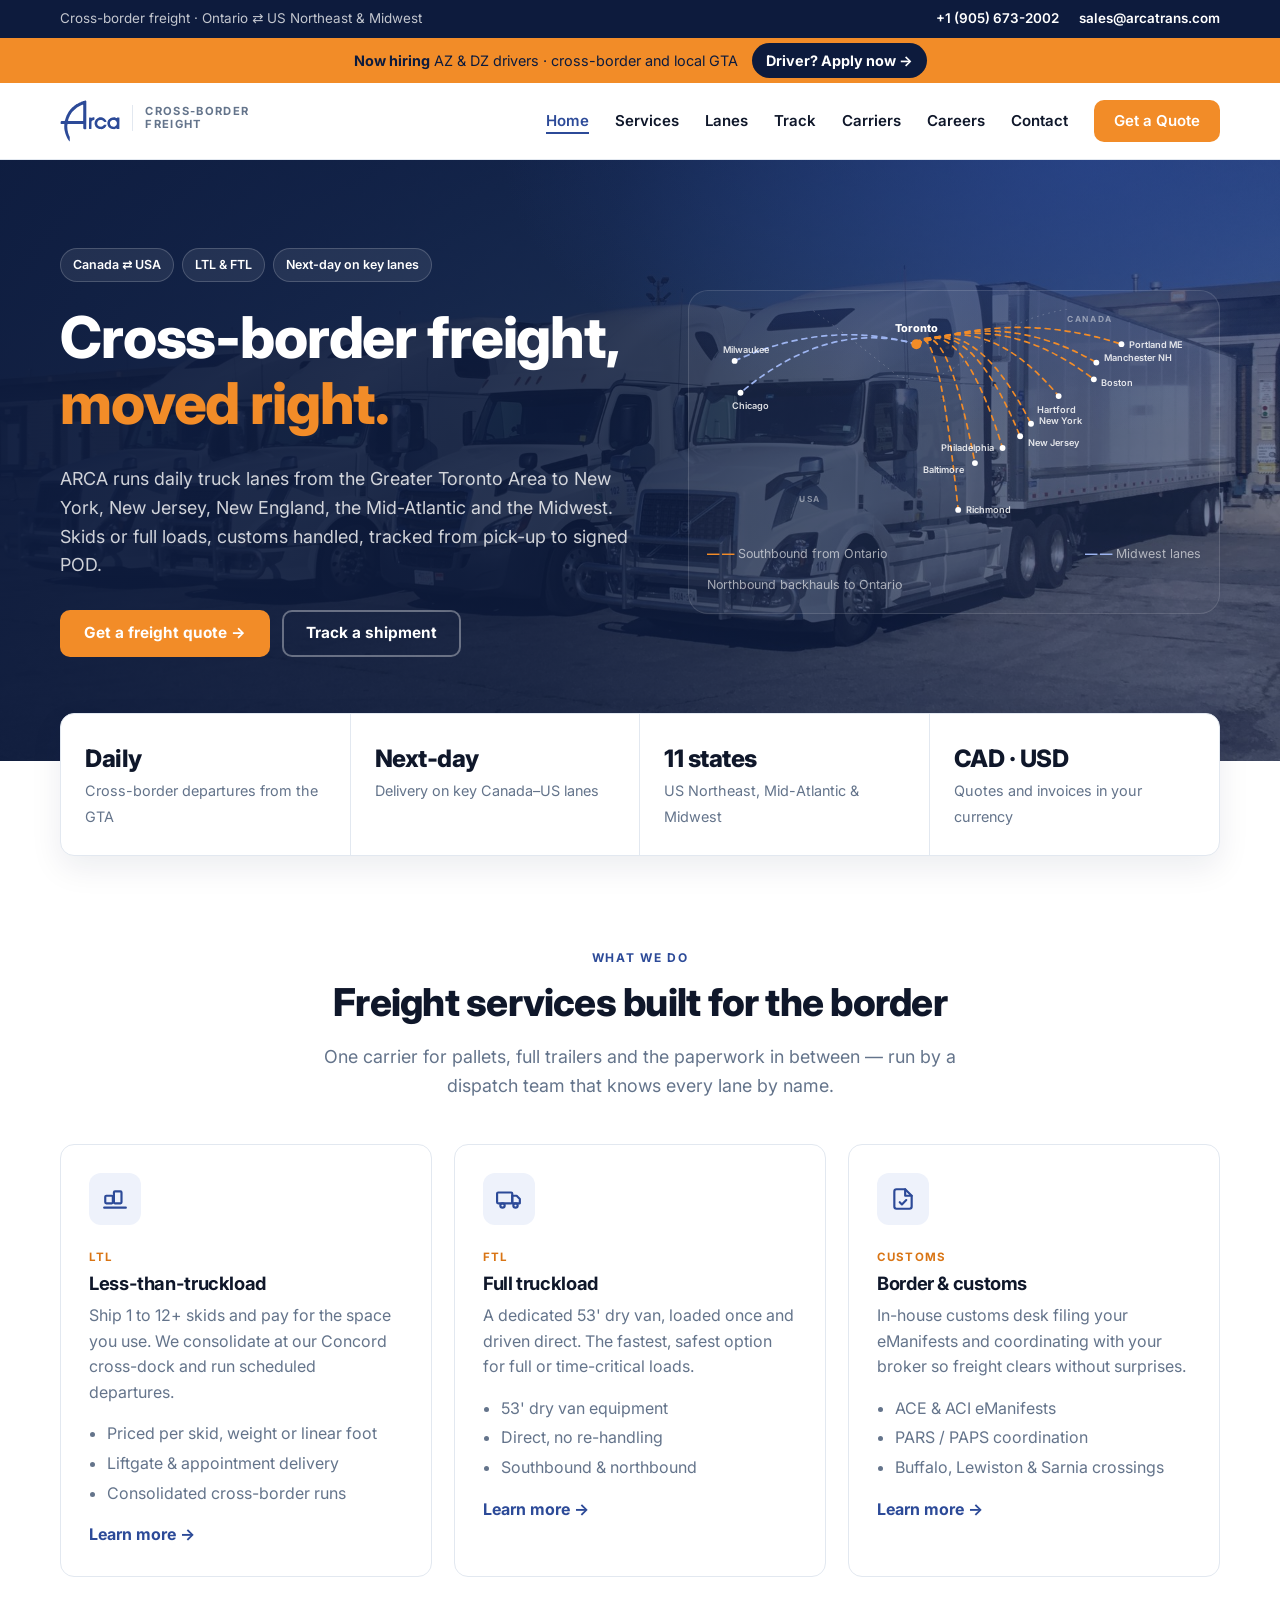
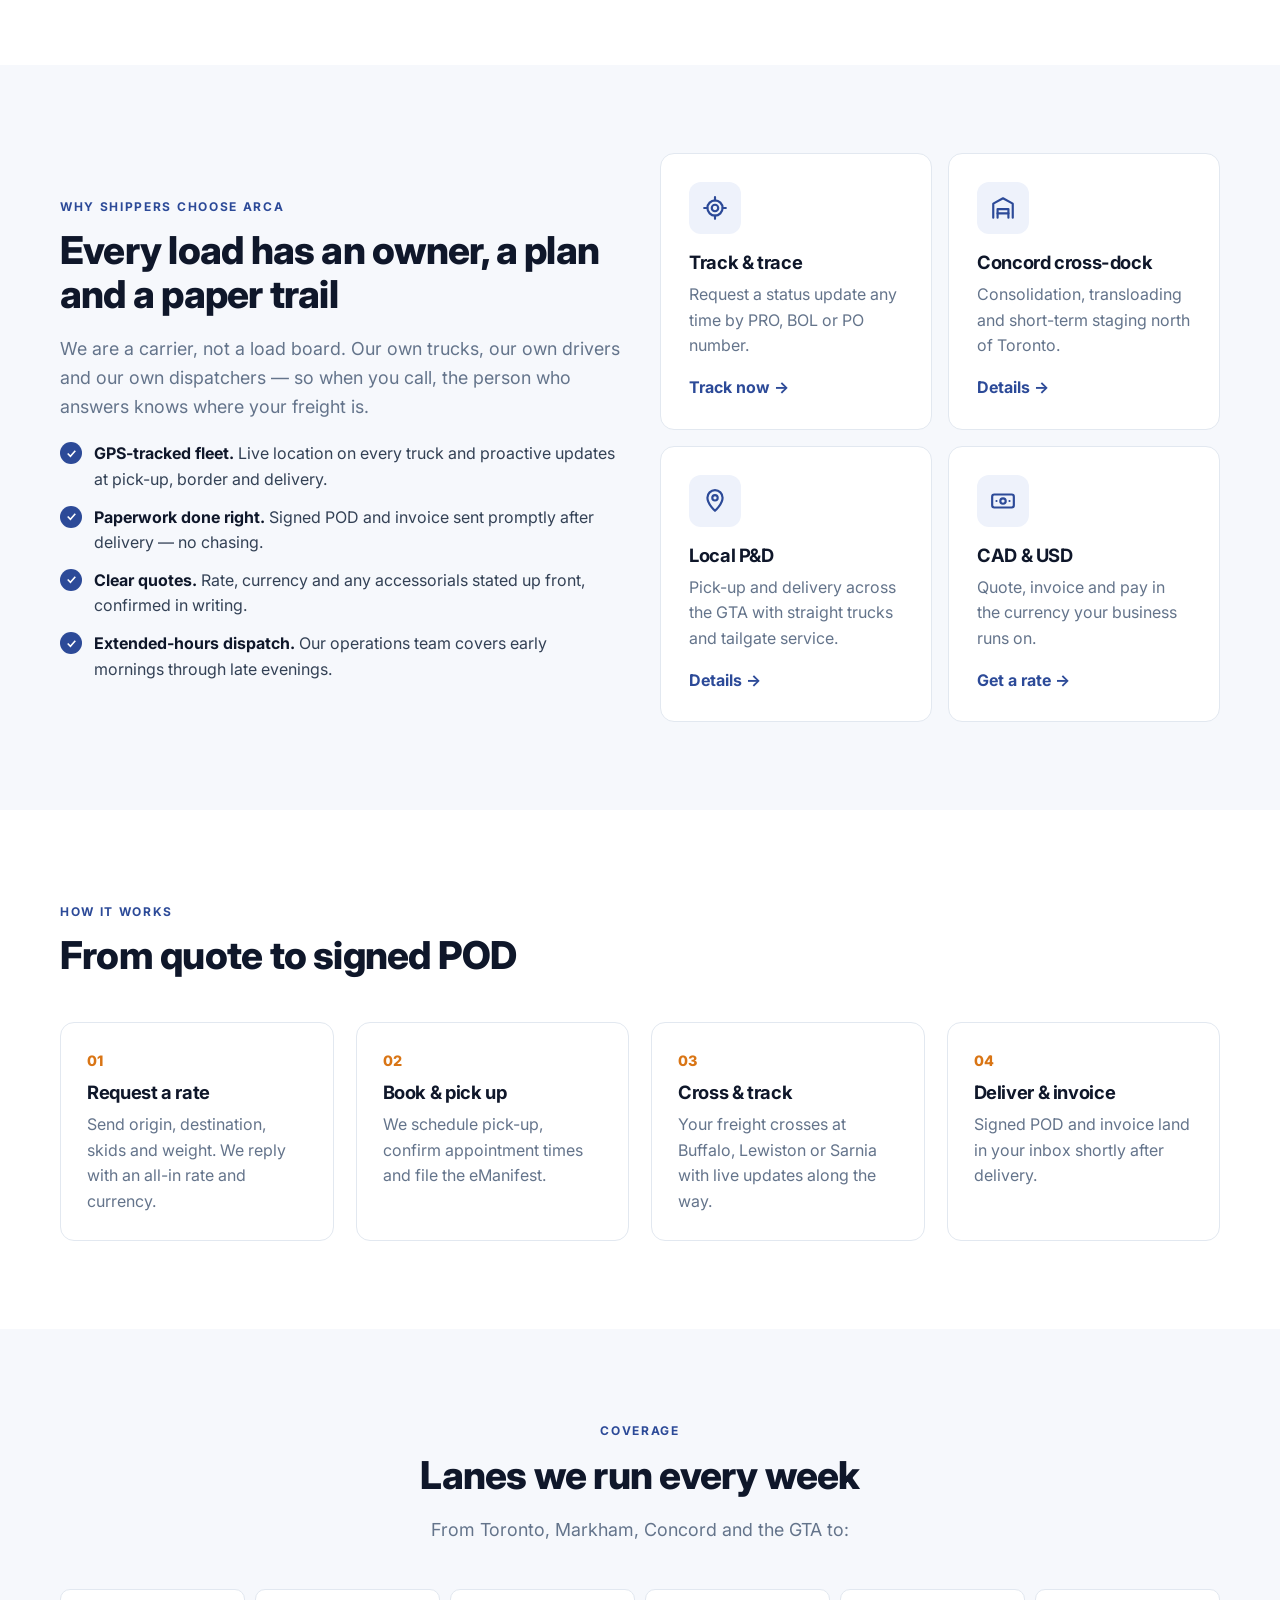
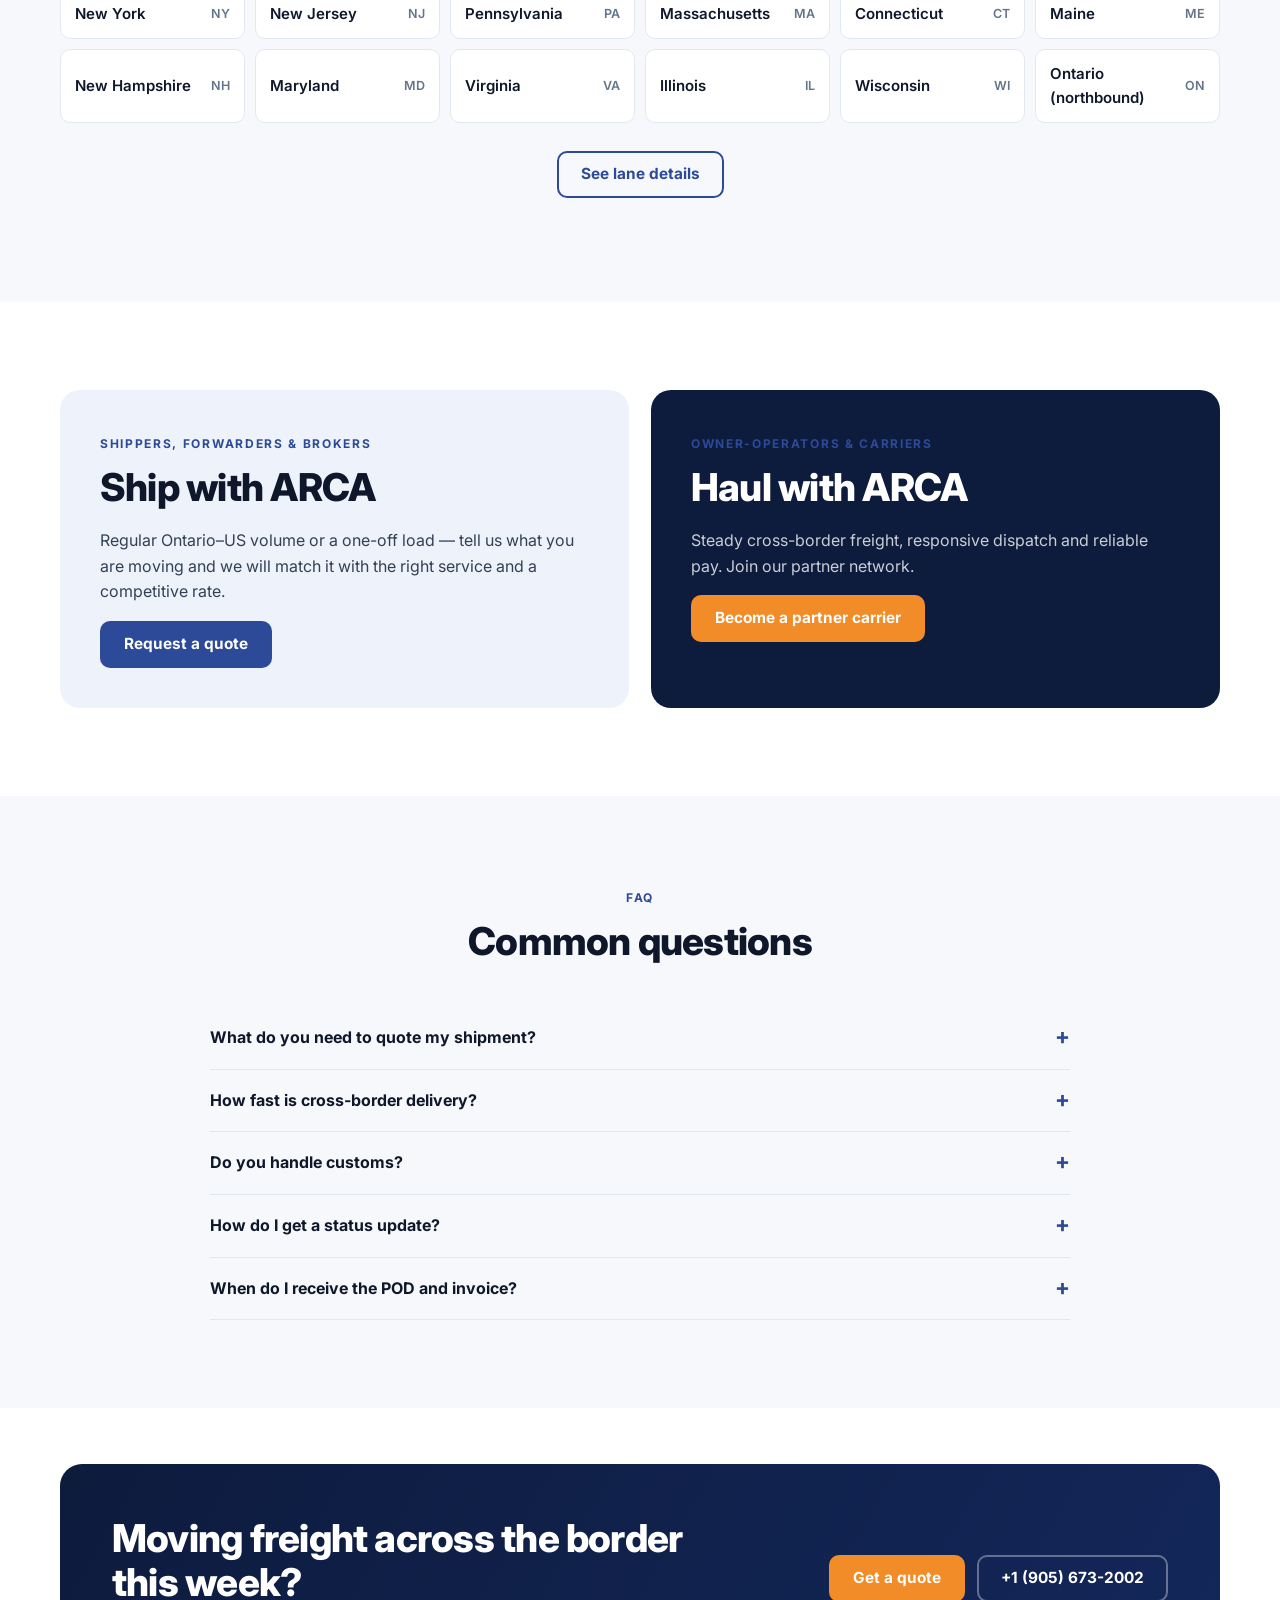
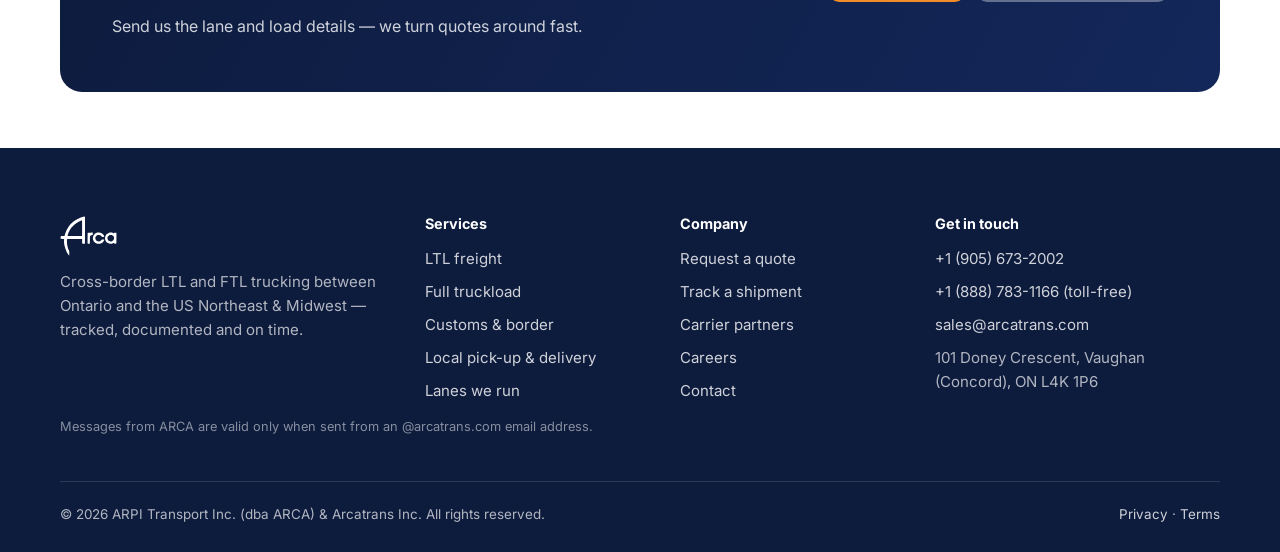
==== commit ab93c34e: "Pin driver Apply now link to the top of every page Adds an orange "Now hiring" bar inside the sticky" ====
--- a/index.html
+++ b/index.html
@@ -28,7 +28,7 @@
   <span class="tb-hide">Cross-border freight · Ontario ⇄ US Northeast &amp; Midwest</span>
   <span class="tb-links"><a href="tel:+19056732002">+1 (905) 673-2002</a><a href="mailto:sales@arcatrans.com">sales@arcatrans.com</a></span>
 </div></div>
-<header class="header"><div class="container nav">
+<header class="header"><div class="hiring-bar"><div class="container"><span><strong>Now hiring</strong> AZ &amp; DZ drivers<span class="hb-hide"> · cross-border and local GTA</span></span><a class="hb-btn" href="https://script.google.com/a/macros/arcatrans.com/s/AKfycbzYi-0b8ZKOV9bcrTQONpXsOysY6obkVzF6EHvyRY8c6QRkuGOx3X_sLsiF-CVQxyQD/exec" target="_blank" rel="noopener">Driver? Apply now →</a></div></div><div class="container nav">
   <a href="index.html" class="brand" aria-label="ARCA home"><img src="assets/arca-logo.svg" alt="ARCA" width="68" height="47"><span class="tag">Cross-border<br>freight</span></a>
   <button class="menu-toggle" aria-label="Menu" aria-expanded="false" aria-controls="nav-links"><span></span><span></span><span></span></button>
   <ul class="nav-links" id="nav-links"><li><a href="index.html" aria-current="page">Home</a></li><li><a href="services.html">Services</a></li><li><a href="lanes.html">Lanes</a></li><li><a href="track.html">Track</a></li><li><a href="carriers.html">Carriers</a></li><li><a href="careers.html">Careers</a></li><li><a href="contact.html">Contact</a></li><li><a href="quote.html" class="btn btn-primary">Get a Quote</a></li></ul>
--- a/assets/styles.css
+++ b/assets/styles.css
@@ -303,3 +303,12 @@
 .fleet-item:hover img { transform: scale(1.04); }
 .fleet-item:first-child { grid-column: span 2; grid-row: span 2; aspect-ratio: auto; }
 @media (max-width: 640px) { .fleet-grid { grid-template-columns: 1fr 1fr; } .fleet-item:first-child { grid-column: span 2; grid-row: auto; aspect-ratio: 16/10; } }
+
+/* Hiring bar — sits inside the sticky header so "Apply now" stays visible */
+.hiring-bar { background: var(--accent); color: var(--navy); font-size: .9rem; }
+.hiring-bar .container { display: flex; align-items: center; justify-content: center; gap: 14px; min-height: 42px; padding-top: 5px; padding-bottom: 5px; text-align: center; }
+.hiring-bar strong { color: var(--navy); }
+.hb-btn { background: var(--navy); color: #fff; font-weight: 700; text-decoration: none; padding: 6px 14px; border-radius: 999px; white-space: nowrap; transition: background .15s; }
+.hb-btn:hover { background: var(--brand); }
+@media (max-width: 1060px) { .nav-links { top: 100%; } }
+@media (max-width: 640px) { .hiring-bar .hb-hide { display: none; } .hiring-bar .container { gap: 10px; font-size: .84rem; } }
